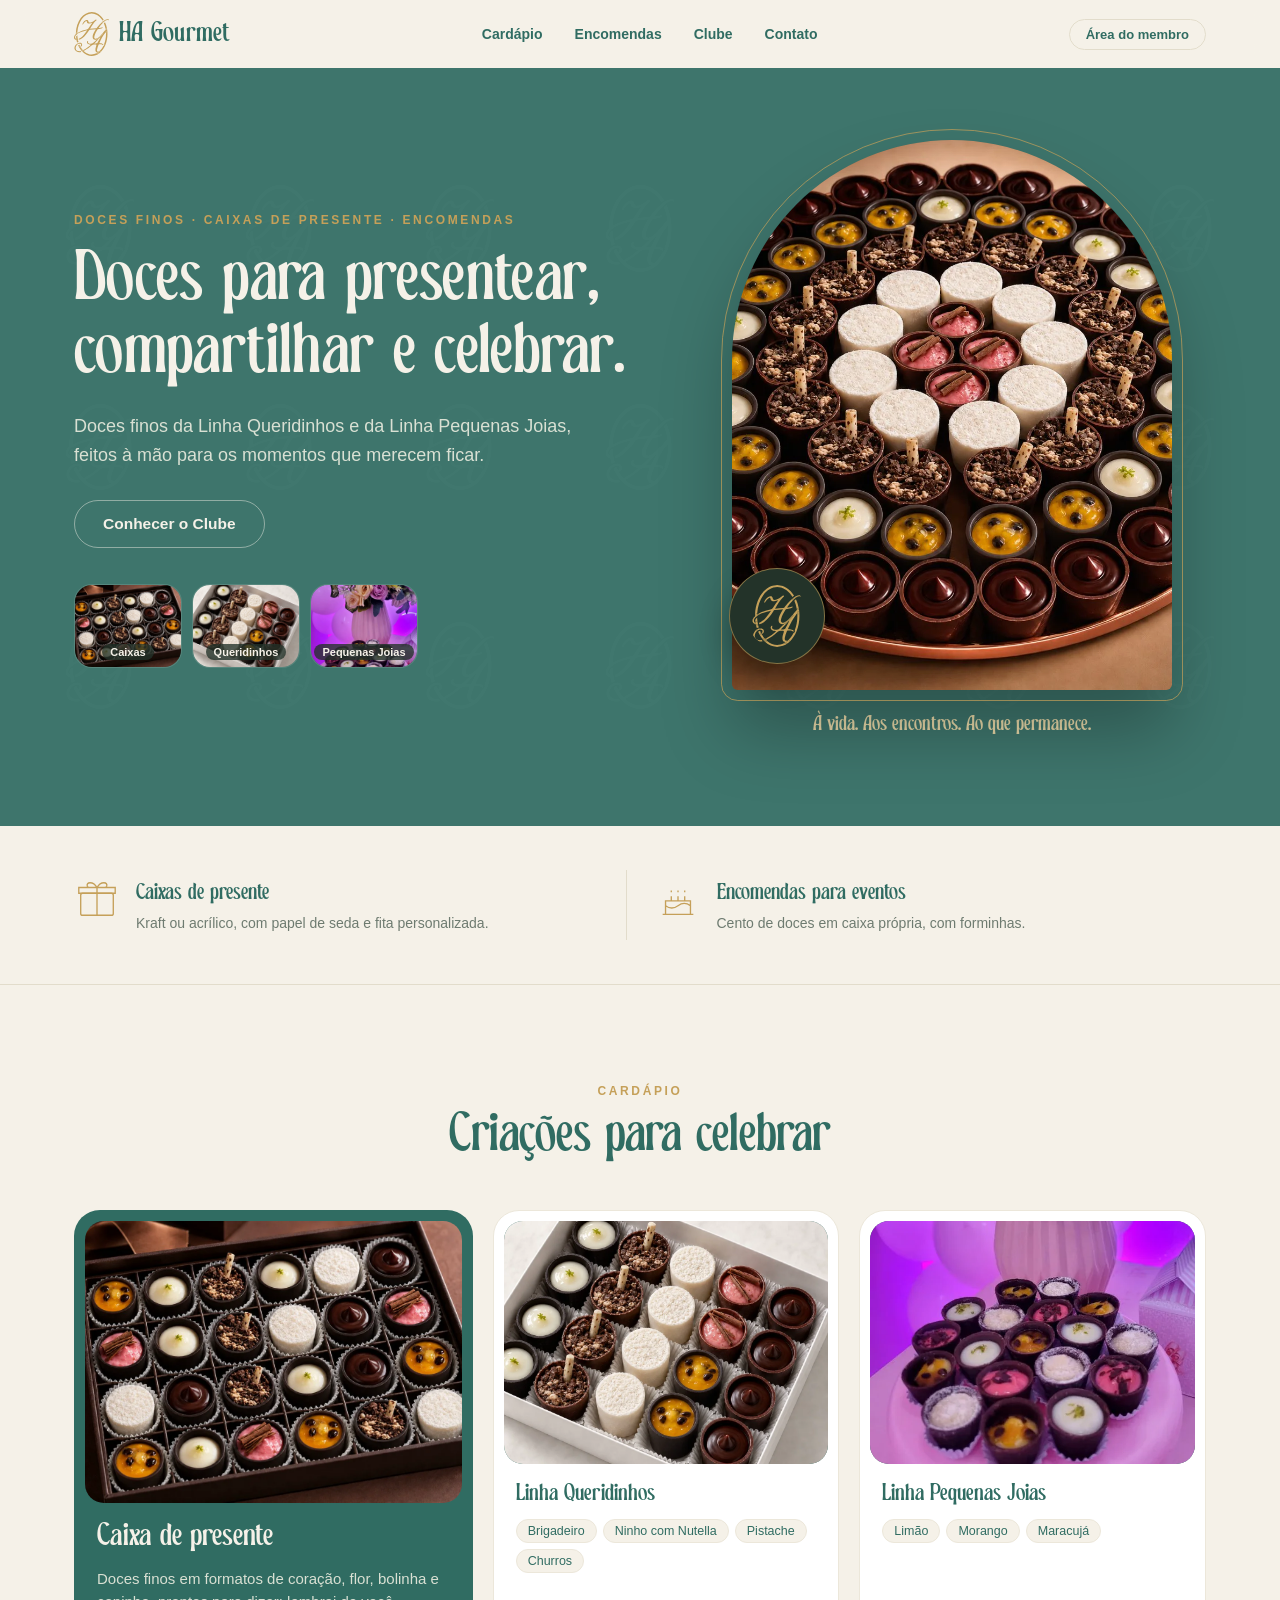
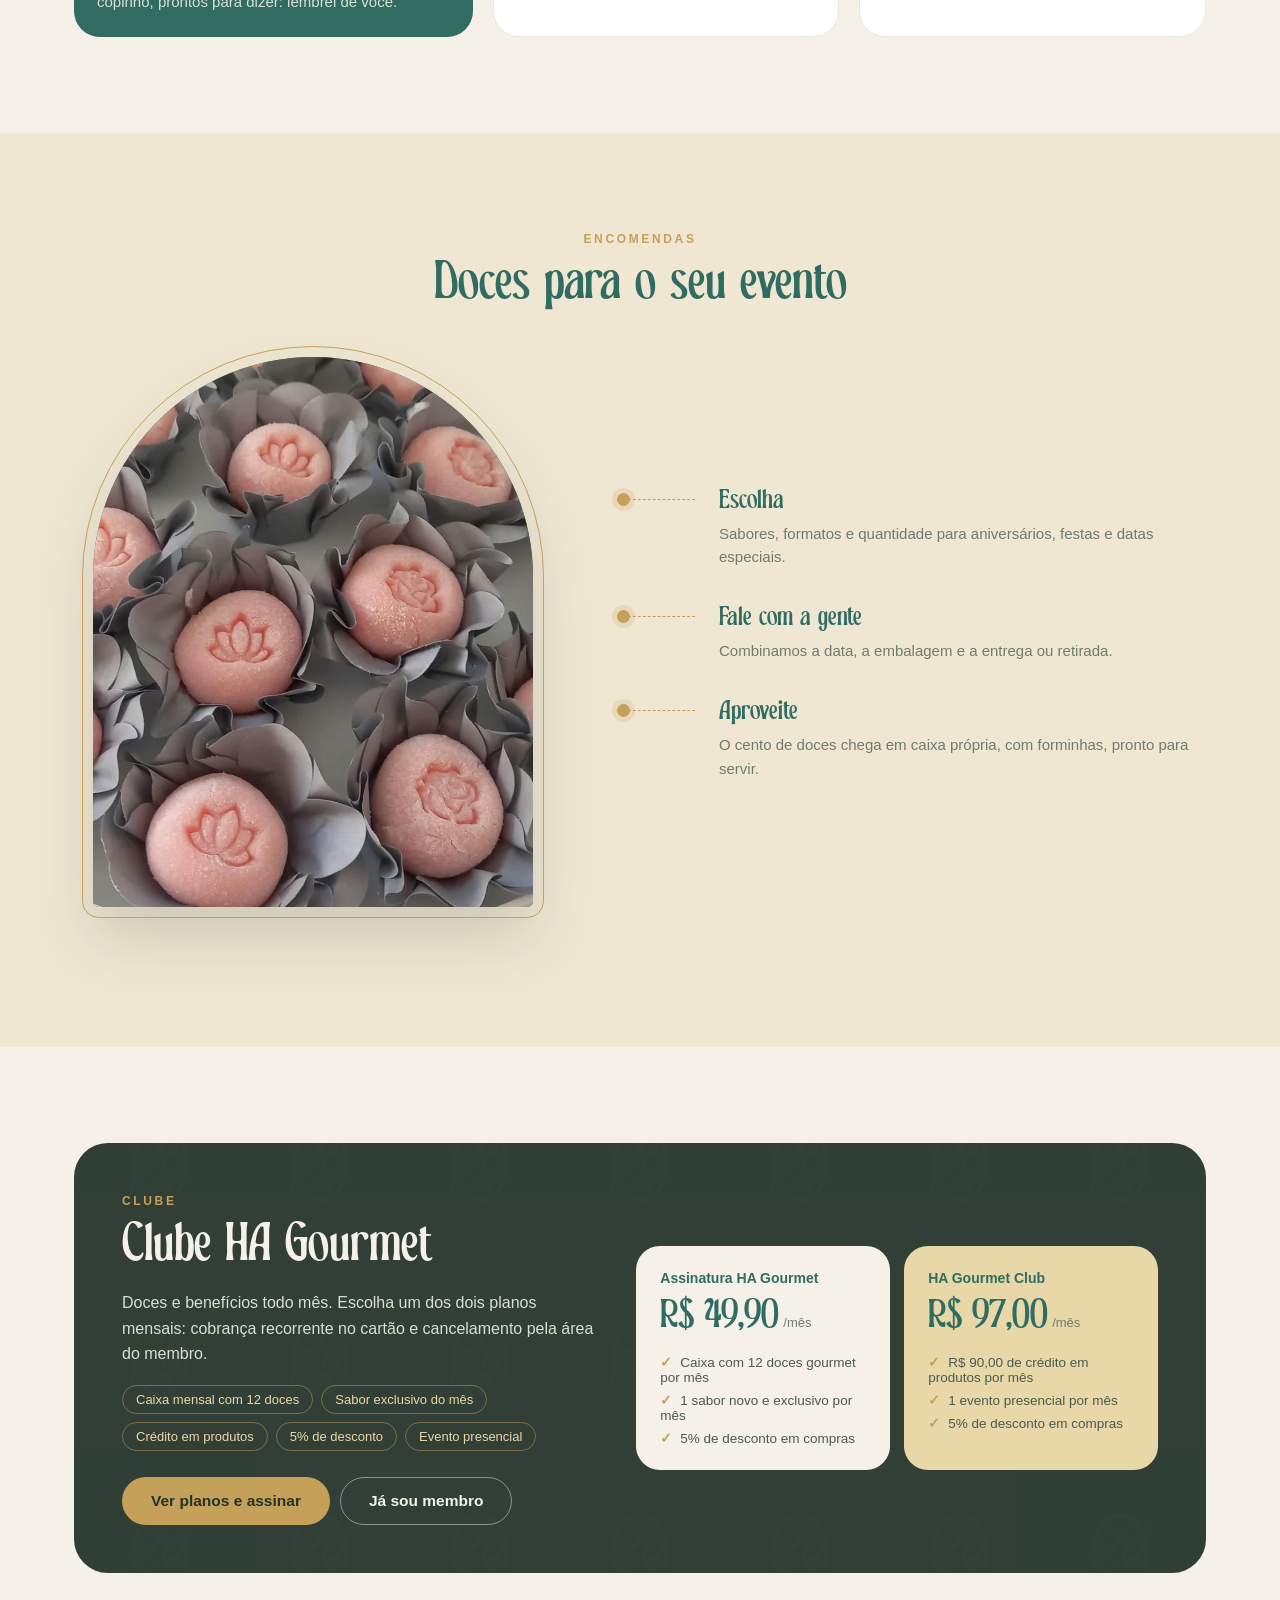
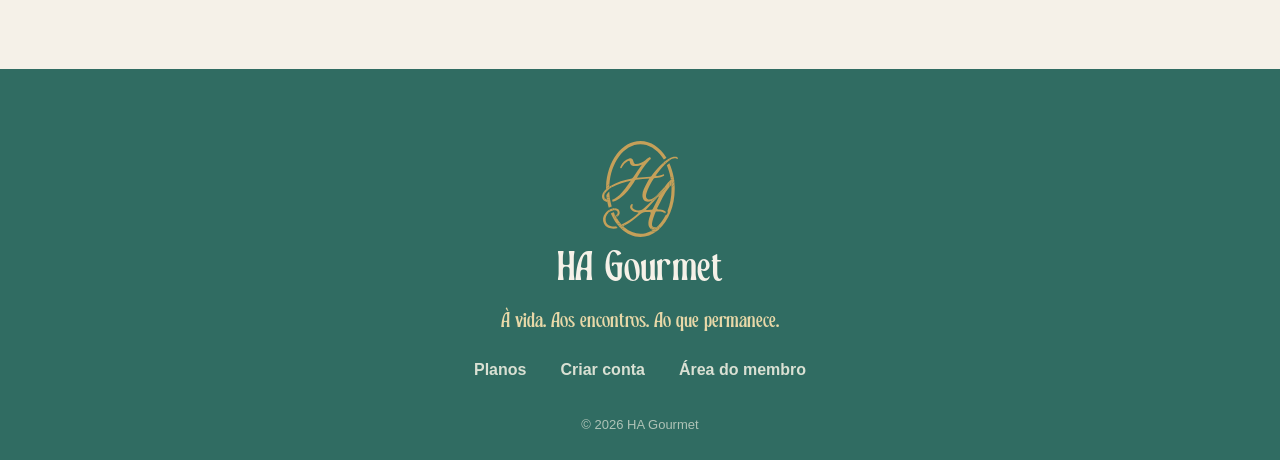
==== index.html @ 55ede788 "LP: foto dos doces rosas na secao de Encomendas Co-authored-by: Cursor <cursoragent@cursor.com>" ====
<!DOCTYPE html>
<html lang="pt-BR">
<head>
  <meta charset="UTF-8" />
  <meta name="viewport" content="width=device-width, initial-scale=1.0, viewport-fit=cover" />
  <title>HA Gourmet · Doces finos para presentear e celebrar</title>
  <meta name="description" content="HA Gourmet: doces finos da Linha Queridinhos e da Linha Pequenas Joias. Caixas de presente, encomendas para eventos e o Clube com benefícios todo mês." />
  <meta name="theme-color" content="#306c62" />
  <meta property="og:type" content="website" />
  <meta property="og:title" content="HA Gourmet" />
  <meta property="og:description" content="Doces para presentear, compartilhar e celebrar. À vida. Aos encontros. Ao que permanece." />
  <meta property="og:image" content="fotos/hero.webp?v=2" />
  <link rel="icon" href="icons/icon-192.png" />
  <link rel="apple-touch-icon" href="icons/icon-192.png" />
  <script>
    // Links antigos da raiz: ?app=vendedor e convites #conectar= continuam abrindo o app certo
    (() => {
      const p = new URLSearchParams(location.search);
      if (p.get("app") === "vendedor") location.replace("vendedor/" + location.hash);
      else if (/conectar=/.test(location.hash)) location.replace("gestao/" + location.hash);
    })();
  </script>
  <link rel="preload" href="fontes/Vellmarie-Regular.otf" as="font" type="font/otf" crossorigin />
  <link rel="stylesheet" href="styles.css?v=20261028c" />
  <link rel="stylesheet" href="lp.css?v=20261029a" />
</head>
<body class="lp">
  <header class="lp-top">
    <div class="lp-top-in">
      <a href="#inicio" class="lp-marca" aria-label="HA Gourmet, início"><span class="marca"><img src="marca/monograma-ouro.svg" alt="" width="35" height="44" /><span class="marca-nome">HA Gourmet</span></span></a>
      <nav class="lp-nav" id="lpNav" aria-label="Seções">
        <a href="#cardapio">Cardápio</a>
        <a href="#encomendas">Encomendas</a>
        <a href="#clube">Clube</a>
        <a href="#contato">Contato</a>
      </nav>
      <div class="lp-acoes">
        <a class="lp-pill lp-pill-verde lp-pill-sm" id="lpAdmin" href="gestao/" hidden>Admin</a>
        <a class="lp-pill lp-pill-borda lp-pill-sm" id="lpMembro" href="membros/">Área do membro</a>
        <button class="lp-menu" id="lpMenu" type="button" aria-label="Abrir menu" aria-expanded="false" aria-controls="lpNav">
          <svg width="20" height="20" viewBox="0 0 24 24" fill="none" stroke="currentColor" stroke-width="2"><path d="M4 7h16M4 12h16M4 17h16"/></svg>
        </button>
      </div>
    </div>
  </header>

  <main>
    <section class="lp-hero" id="inicio">
      <div class="lp-wrap lp-hero-grid">
        <div class="lp-hero-txt">
          <span class="lp-kicker">Doces finos · Caixas de presente · Encomendas</span>
          <h1>Doces para presentear, compartilhar e celebrar.</h1>
          <p>Doces finos da Linha Queridinhos e da Linha Pequenas Joias, feitos à mão para os momentos que merecem ficar.</p>
          <div class="lp-pills">
            <a class="lp-pill lp-pill-ouro lp-pill-lg" data-requer="whatsapp" data-whatsapp="Olá! Quero fazer um pedido.">Fazer pedido</a>
            <a class="lp-pill lp-pill-claro-borda lp-pill-lg" href="#clube">Conhecer o Clube</a>
          </div>
          <nav class="lp-miniaturas" aria-label="Destaques do cardápio">
            <a href="#doces"><img src="fotos/caixas.webp?v=3" alt="" loading="lazy" onerror="this.remove()" /><span>Caixas</span></a>
            <a href="#queridinhos"><img src="fotos/brigadeiros.webp?v=3" alt="" loading="lazy" onerror="this.remove()" /><span>Queridinhos</span></a>
            <a href="#pequenas-joias"><img src="fotos/mousses.webp?v=2" alt="" loading="lazy" onerror="this.remove()" /><span>Pequenas Joias</span></a>
            <a href="#barras" hidden><img src="fotos/barras.jpg" alt="" loading="lazy" onerror="this.remove()" /><span>Barras</span></a>
            <a href="#pacoca" hidden><img src="fotos/pacoca.jpg" alt="" loading="lazy" onerror="this.remove()" /><span>Paçoca</span></a>
          </nav>
        </div>
        <div class="lp-hero-visual">
          <figure class="lp-arco foto"><img src="fotos/hero.webp?v=2" alt="Bandeja redonda com doces finos HA Gourmet" onerror="this.remove()" /></figure>
          <img class="lp-selo" src="marca/monograma-ouro.svg" alt="" aria-hidden="true" />
          <p class="lp-manifesto">À vida. Aos encontros. Ao que permanece.</p>
        </div>
      </div>
    </section>

    <section class="lp-diferenciais" aria-label="Diferenciais">
      <div class="lp-wrap lp-dif-grid">
        <div class="lp-dif">
          <svg viewBox="0 0 48 48" fill="none" stroke="currentColor" stroke-width="1.4" aria-hidden="true"><rect x="7" y="18" width="34" height="23" rx="2"/><path d="M5 12h38v6H5zM24 12v29M24 12c-4-7-12-6-10-1 1 2 6 1 10 1zm0 0c4-7 12-6 10-1-1 2-6 1-10 1z"/></svg>
          <div><h3>Caixas de presente</h3><p>Kraft ou acrílico, com papel de seda e fita personalizada.</p></div>
        </div>
        <div class="lp-dif">
          <svg viewBox="0 0 48 48" fill="none" stroke="currentColor" stroke-width="1.4" aria-hidden="true"><path d="M8 40h32M11 40V26h26v14M11 31c4 3 9 3 13 0s9-3 13 0M17 26v-5M24 26v-5M31 26v-5M17 17v-2M24 17v-2M31 17v-2"/></svg>
          <div><h3>Encomendas para eventos</h3><p>Cento de doces em caixa própria, com forminhas.</p></div>
        </div>
        <div class="lp-dif" data-requer="ifood">
          <svg viewBox="0 0 48 48" fill="none" stroke="currentColor" stroke-width="1.4" aria-hidden="true"><path d="M12 17h24l-2 24H14zM18 17v-3a6 6 0 0 1 12 0v3"/></svg>
          <div><h3>Também no iFood</h3><p>Peça pelo app e receba em casa.</p></div>
        </div>
      </div>
    </section>

    <section class="lp-sec" id="cardapio">
      <div class="lp-wrap">
        <div class="lp-titulo">
          <span class="lp-kicker">Cardápio</span>
          <h2>Criações para celebrar</h2>
        </div>
        <div class="lp-menu-grid">
          <article class="lp-prato lp-prato-destaque" id="doces">
            <figure class="foto"><img src="fotos/caixas.webp?v=3" alt="Caixa de presente com doces finos em grade" loading="lazy" onerror="this.remove()" /></figure>
            <div class="lp-prato-txt">
              <h3>Caixa de presente</h3>
              <p>Doces finos em formatos de coração, flor, bolinha e copinho, prontos para dizer: lembrei de você.</p>
              <a class="lp-pill lp-pill-ouro" data-requer="whatsapp" data-whatsapp="Olá! Quero montar uma caixa de presente.">Montar minha caixa</a>
            </div>
          </article>
          <article class="lp-prato" id="queridinhos">
            <figure class="foto"><img src="fotos/brigadeiros.webp?v=3" alt="Brigadeiros e beijinhos da Linha Queridinhos" loading="lazy" onerror="this.remove()" /></figure>
            <div class="lp-prato-txt">
              <h3>Linha Queridinhos</h3>
              <ul class="lp-sabores"><li>Brigadeiro</li><li>Ninho com Nutella</li><li>Pistache</li><li>Churros</li></ul>
              <a class="lp-pill lp-pill-verde lp-pill-sm" data-requer="whatsapp" data-whatsapp="Olá! Quero pedir a Linha Queridinhos.">Pedir</a>
            </div>
          </article>
          <article class="lp-prato" id="pequenas-joias">
            <figure class="foto foto-baixo"><img src="fotos/mousses.webp?v=2" alt="Doces da Linha Pequenas Joias em uma festa" loading="lazy" onerror="this.remove()" /></figure>
            <div class="lp-prato-txt">
              <h3>Linha Pequenas Joias</h3>
              <ul class="lp-sabores"><li>Limão</li><li>Morango</li><li>Maracujá</li></ul>
              <a class="lp-pill lp-pill-verde lp-pill-sm" data-requer="whatsapp" data-whatsapp="Olá! Quero pedir a Linha Pequenas Joias.">Pedir</a>
            </div>
          </article>
          <article class="lp-prato" id="barras" hidden>
            <figure class="foto"><img src="fotos/barras.jpg" alt="Barras de chocolate" loading="lazy" onerror="this.remove()" /></figure>
            <div class="lp-prato-txt">
              <h3>Barras de chocolate</h3>
              <ul class="lp-sabores"><li>Amargo com Castanha</li><li>Branco com Cereja</li><li>Amargo Trufado Maracujá</li><li>Amargo Sensação</li><li>Duo</li></ul>
              <a class="lp-pill lp-pill-verde lp-pill-sm" data-requer="whatsapp" data-whatsapp="Olá! Quero pedir barras de chocolate.">Pedir</a>
            </div>
          </article>
          <article class="lp-prato" id="pacoca" hidden>
            <figure class="foto"><img src="fotos/pacoca.jpg" alt="Paçoca" loading="lazy" onerror="this.remove()" /></figure>
            <div class="lp-prato-txt">
              <h3>Paçoca</h3>
              <p>Para o dia a dia, para revender e para levar de presente.</p>
              <div class="lp-pills">
                <a class="lp-pill lp-pill-verde lp-pill-sm" data-requer="whatsapp" data-whatsapp="Olá! Quero saber mais sobre a paçoca.">Pedir</a>
                <a class="lp-pill lp-pill-borda lp-pill-sm" data-requer="whatsapp" data-whatsapp="Olá! Tenho interesse em revender a paçoca.">Quero revender</a>
              </div>
            </div>
          </article>
        </div>
      </div>
    </section>

    <section class="lp-sec lp-sec-champanhe" id="encomendas">
      <div class="lp-wrap">
        <div class="lp-titulo">
          <span class="lp-kicker">Encomendas</span>
          <h2>Doces para o seu evento</h2>
        </div>
        <div class="lp-evento">
          <figure class="lp-arco lp-arco-claro foto"><img src="fotos/encomendas.webp?v=4" alt="Doces rosas com flor em relevo em forminhas de pétalas" loading="lazy" onerror="this.remove()" /></figure>
          <ol class="lp-chamadas">
            <li><b>Escolha</b><span>Sabores, formatos e quantidade para aniversários, festas e datas especiais.</span></li>
            <li><b>Fale com a gente</b><span>Combinamos a data, a embalagem e a entrega ou retirada.</span></li>
            <li><b>Aproveite</b><span>O cento de doces chega em caixa própria, com forminhas, pronto para servir.</span></li>
          </ol>
        </div>
        <div class="lp-centro">
          <a class="lp-pill lp-pill-verde lp-pill-lg" data-requer="whatsapp" data-whatsapp="Olá! Quero fazer uma encomenda para um evento.">Fazer uma encomenda</a>
        </div>
      </div>
    </section>

    <section class="lp-sec" id="clube">
      <div class="lp-wrap">
        <div class="lp-painel">
          <div class="lp-painel-txt">
            <span class="lp-kicker">Clube</span>
            <h2>Clube HA Gourmet</h2>
            <p>Doces e benefícios todo mês. Escolha um dos dois planos mensais: cobrança recorrente no cartão e cancelamento pela área do membro.</p>
            <ul class="lp-tags"><li>Caixa mensal com 12 doces</li><li>Sabor exclusivo do mês</li><li>Crédito em produtos</li><li>5% de desconto</li><li>Evento presencial</li></ul>
            <div class="lp-pills">
              <a class="lp-pill lp-pill-ouro lp-pill-lg" href="clube/">Ver planos e assinar</a>
              <a class="lp-pill lp-pill-claro-borda lp-pill-lg" href="membros/">Já sou membro</a>
            </div>
          </div>
          <div class="lp-planos">
            <article class="lp-plano">
              <h3>Assinatura HA Gourmet</h3>
              <div class="lp-preco">R$ 49,90<small>/mês</small></div>
              <ul><li>Caixa com 12 doces gourmet por mês</li><li>1 sabor novo e exclusivo por mês</li><li>5% de desconto em compras</li></ul>
            </article>
            <article class="lp-plano lp-plano-club">
              <h3>HA Gourmet Club</h3>
              <div class="lp-preco">R$ 97,00<small>/mês</small></div>
              <ul><li>R$ 90,00 de crédito em produtos por mês</li><li>1 evento presencial por mês</li><li>5% de desconto em compras</li></ul>
            </article>
          </div>
        </div>
      </div>
    </section>
  </main>

  <footer class="lp-rodape" id="contato">
    <div class="lp-wrap lp-rodape-in">
      <span class="marca marca-vertical marca-clara"><img src="marca/monograma-ouro.svg" alt="" width="76" height="96" /><span class="marca-nome">HA Gourmet</span></span>
      <p class="lp-manifesto">À vida. Aos encontros. Ao que permanece.</p>
      <p class="lp-cidade" data-requer="cidade"></p>
      <div class="lp-redes" data-requer="contato">
        <a data-requer="whatsapp" data-whatsapp="Olá!" aria-label="WhatsApp"><svg viewBox="0 0 24 24" fill="none" stroke="currentColor" stroke-width="1.8"><path d="M4 20l1.3-4A8 8 0 1 1 8 18.7z"/><path d="M9 9.5c.5 2.5 2.5 4.5 5 5l1.2-1.2 2 1-.4 1.6c-4 .5-8.7-4.2-8.2-8.2L10.2 7l1 2z"/></svg></a>
        <a data-requer="instagram" data-instagram aria-label="Instagram"><svg viewBox="0 0 24 24" fill="none" stroke="currentColor" stroke-width="1.8"><rect x="4" y="4" width="16" height="16" rx="5"/><circle cx="12" cy="12" r="3.6"/><circle cx="17" cy="7" r=".8" fill="currentColor"/></svg></a>
        <a data-requer="ifood" data-ifood aria-label="iFood"><svg viewBox="0 0 24 24" fill="none" stroke="currentColor" stroke-width="1.8"><path d="M6 8h12l-1 12H7zM9 8V6a3 3 0 0 1 6 0v2"/></svg></a>
      </div>
      <nav class="lp-rodape-links" aria-label="Clube">
        <a href="clube/">Planos</a>
        <a href="cadastro/">Criar conta</a>
        <a href="membros/">Área do membro</a>
      </nav>
      <p class="lp-copy">© <span id="lpAno"></span> HA Gourmet</p>
    </div>
  </footer>

  <script>window.HAG_BASE = "./";</script>
  <script src="config.js?v=20261028c"></script>
  <script type="module" src="lp.js?v=20261028c"></script>
</body>
</html>
---- styles.css ----
/* Identidade HA Gourmet: Vellmarie nos títulos, Arial na leitura, paleta Verde Maison + Marfim + Ouro */
@font-face {
  font-family: "Vellmarie";
  src: url("fontes/Vellmarie-Regular.otf") format("opentype");
  font-weight: 400;
  font-style: normal;
  font-display: swap;
}

:root {
  --font-display: "Vellmarie", Georgia, "Times New Roman", serif;
  --font-body: Arial, "Helvetica Neue", Helvetica, sans-serif;
  --maison: #306c62;
  --salvia: #a3b19b;
  --champanhe: #e8d8a8;
  --choc: #233329;
  --choc-2: #306c62;
  --gold: #c5a059;
  --gold-soft: #f0e8d0;
  --bg: #f5f1e8;
  --card: #ffffff;
  --text: #233329;
  --muted: #6e7b70;
  --line: #e2dccb;
  --green: #2f9e6b;
  --green-soft: #e3f4ec;
  --yellow: #c98a12;
  --yellow-soft: #fbf0d9;
  --red: #d24b4b;
  --red-soft: #fbe5e5;
  --blue: #3c78c8;
  --line-soft: #ece7da;
  --surface-2: #faf7f0;
  --radius: 18px;
  --radius-sm: 12px;
  --shadow: 0 1px 2px rgba(35, 51, 41, .04);
  --shadow-lg: 0 24px 60px rgba(35, 51, 41, .18);
  --sidebar-w: 248px;
}

* { box-sizing: border-box; }
[hidden] { display: none !important; }
html, body { margin: 0; height: 100%; }
body {
  font-family: var(--font-body);
  background: var(--bg);
  color: var(--text);
  font-size: 14px;
  -webkit-font-smoothing: antialiased;
}

.app { display: flex; min-height: 100vh; }

/* Sidebar */
.sidebar {
  width: var(--sidebar-w);
  background: var(--card);
  color: var(--text);
  border-right: 1px solid var(--line-soft);
  display: flex;
  flex-direction: column;
  position: fixed;
  inset: 0 auto 0 0;
  z-index: 30;
  transition: transform .2s ease;
}
.brand { display: flex; align-items: center; gap: 12px; padding: 20px 20px 16px; border-bottom: 1px solid var(--line-soft); }
/* O texto "H&A" continua no HTML para leitores de tela; na tela aparece o monograma oficial */
.brand-logo {
  width: 38px; height: 38px; border-radius: 12px; flex-shrink: 0;
  background: var(--maison) url("marca/monograma-ouro.svg") center / auto 72% no-repeat;
  color: transparent; font-size: 0; overflow: hidden;
}
.brand-name { font-family: var(--font-display); font-weight: 400; font-size: 19px; letter-spacing: .01em; color: var(--maison); }
.brand-sub { font-size: 11.5px; color: var(--muted); }

.nav { padding: 12px 12px; flex: 1; overflow-y: auto; scrollbar-width: thin; scrollbar-color: var(--line) transparent; }
.nav-section {
  font-size: 10.5px; letter-spacing: .08em; text-transform: uppercase; color: var(--muted); font-weight: 600;
  padding: 16px 12px 6px; margin-top: 8px; border-top: 1px solid var(--line-soft);
}
.nav a {
  position: relative;
  display: flex; align-items: center; gap: 11px;
  padding: 9px 12px; border-radius: var(--radius-sm);
  color: #4a5a50; text-decoration: none; font-weight: 500; cursor: pointer;
  margin-bottom: 2px; transition: background .12s ease, color .12s ease;
}
.nav a svg { width: 18px; height: 18px; flex-shrink: 0; color: var(--muted); }
.nav a:hover { background: var(--surface-2); color: var(--text); }
.nav a.active { background: var(--gold-soft); color: var(--choc); font-weight: 650; }
.nav a.active svg { color: var(--gold); }
.nav a.active::before {
  content: ""; position: absolute; left: -12px; top: 8px; bottom: 8px; width: 3px;
  border-radius: 0 3px 3px 0; background: var(--gold);
}

.sidebar-foot {
  margin: 10px 12px 14px; padding: 14px; border-radius: 16px; display: grid; gap: 6px;
  background: linear-gradient(150deg, var(--choc-2), var(--choc));
  box-shadow: 0 10px 24px rgba(35, 51, 41, .22);
}
.sidebar-foot button {
  background: rgba(255, 255, 255, .08); color: #f5f1e8; border: 0; border-radius: 10px;
  padding: 8px 11px; text-align: left; cursor: pointer; font: inherit; font-size: 12.5px; font-weight: 500;
}
.sidebar-foot button:hover { background: rgba(255, 255, 255, .16); color: #fff; }
.sidebar-foot button:first-child { background: var(--gold); color: var(--choc); font-weight: 700; text-align: center; border-radius: 999px; }
.sidebar-foot button:first-child:hover { background: #b8924c; }

/* Main */
.main { flex: 1; margin-left: var(--sidebar-w); min-width: 0; }
.topbar {
  position: sticky; top: 0; z-index: 20;
  background: rgba(255, 255, 255, .88); backdrop-filter: blur(10px);
  display: flex; align-items: center; justify-content: space-between; gap: 16px;
  padding: 16px 32px; border-bottom: 1px solid var(--line-soft);
}
.topbar h1 { font-family: var(--font-display); font-size: 27px; margin: 0; font-weight: 400; letter-spacing: .005em; color: var(--maison); }
.topbar p { margin: 2px 0 0; color: var(--muted); font-size: 13px; }
.topbar-actions { display: flex; gap: 10px; align-items: center; flex-wrap: wrap; }
.menu-btn {
  display: none; background: var(--card); border: 1px solid var(--line); border-radius: 999px; cursor: pointer;
  width: 40px; height: 40px; place-items: center; color: var(--text);
}

.content { padding: 28px 32px 48px; max-width: 1440px; }

/* Buttons & inputs */
.btn {
  display: inline-flex; align-items: center; justify-content: center; gap: 8px;
  border: 1px solid var(--line); background: var(--card); color: var(--text);
  padding: 9px 16px; border-radius: 999px; font: inherit; font-weight: 600; cursor: pointer;
  transition: background .12s ease, border-color .12s ease, color .12s ease;
}
.btn:hover { border-color: #cfc8b6; background: var(--surface-2); }
.btn svg { width: 16px; height: 16px; }
.btn-primary { background: var(--maison); border-color: var(--maison); color: #fff; box-shadow: 0 4px 12px rgba(35, 51, 41, .18); }
.btn-primary:hover { background: var(--choc); border-color: var(--choc); }
.btn-ghost { background: transparent; border-color: transparent; color: var(--muted); padding: 6px 8px; box-shadow: none; }
.btn-ghost:hover { background: var(--surface-2); border-color: transparent; color: var(--text); }
.btn-danger { color: var(--red); }
.btn-sm { padding: 6px 12px; font-size: 12.5px; }
.btn:focus-visible, .tabs button:focus-visible, .nav a:focus-visible { outline: 2px solid var(--gold); outline-offset: 2px; }

input, select {
  font: inherit; color: var(--text);
  border: 1px solid var(--line); background: var(--card); border-radius: var(--radius-sm); padding: 9px 12px;
  outline: none; width: 100%; transition: border-color .12s ease, box-shadow .12s ease;
}
input:focus, select:focus { border-color: var(--gold); box-shadow: 0 0 0 4px rgba(197, 160, 89, .14); }
select.inline, input.inline { width: auto; }
.topbar-actions select, .toolbar select.inline { border-radius: 999px; padding-left: 16px; }

.search { position: relative; }
.search input { padding-left: 38px; min-width: 240px; border-radius: 999px; background: var(--surface-2); border-color: var(--line-soft); }
.search input:focus { background: var(--card); }
.search svg { position: absolute; left: 13px; top: 50%; transform: translateY(-50%); width: 16px; color: var(--muted); }

/* Cards */
.card {
  background: var(--card); border-radius: var(--radius); box-shadow: var(--shadow);
  border: 1px solid var(--line-soft); padding: 22px;
}
.card-head { display: flex; align-items: center; justify-content: space-between; gap: 12px; margin-bottom: 16px; }
.card-head h3 { margin: 0; font-size: 16px; font-weight: 700; letter-spacing: -.01em; }
.card-head .sub { color: var(--muted); font-size: 12.5px; margin-top: 3px; }

.grid { display: grid; gap: 20px; }
/* Sem isto, uma tabela larga estica o cartão inteiro em vez de rolar dentro dele */
.grid > * { min-width: 0; }
.g-4 { grid-template-columns: repeat(4, minmax(0, 1fr)); }
.g-3 { grid-template-columns: repeat(3, minmax(0, 1fr)); }
.g-2 { grid-template-columns: repeat(2, minmax(0, 1fr)); }
.g-21 { grid-template-columns: minmax(0, 2fr) minmax(0, 1fr); }
.mt { margin-top: 20px; }

/* KPI: rótulo à esquerda e ícone no canto, como nos painéis de referência */
.kpi { display: flex; flex-direction: column; gap: 8px; position: relative; overflow: hidden; padding: 18px 20px; }
.kpi-label { color: var(--text); font-size: 14px; font-weight: 650; display: flex; align-items: center; gap: 8px; }
.kpi-value { font-size: 28px; font-weight: 750; letter-spacing: -.025em; line-height: 1.15; }
.kpi-foot { font-size: 12px; color: var(--muted); }
.kpi-icon {
  order: 2; margin-left: auto;
  width: 32px; height: 32px; border-radius: 10px; display: grid; place-items: center;
  background: var(--gold-soft); color: var(--gold);
}
.kpi-icon svg { width: 17px; height: 17px; }

/* Badges */
.badge { display: inline-flex; align-items: center; gap: 5px; padding: 3px 9px; border-radius: 8px; font-size: 12px; font-weight: 600; white-space: nowrap; }
.b-green { background: var(--green-soft); color: var(--green); }
.b-yellow { background: var(--yellow-soft); color: var(--yellow); }
.b-red { background: var(--red-soft); color: var(--red); }
.b-gray { background: #eee9dc; color: var(--muted); }
.b-gold { background: var(--gold-soft); color: #7a5f2a; }

.pos { color: var(--green); }
.neg { color: var(--red); }

/* Tables */
.table-wrap { overflow-x: auto; margin: 0 -22px -22px; border-top: 1px solid var(--line-soft); }
table { width: 100%; border-collapse: collapse; }
th, td { padding: 13px 14px; text-align: left; border-bottom: 1px solid var(--line-soft); white-space: nowrap; }
th { font-size: 11px; text-transform: uppercase; letter-spacing: .06em; color: var(--muted); font-weight: 600; background: transparent; padding-top: 12px; padding-bottom: 12px; }
th:first-child, td:first-child { padding-left: 22px; }
th:last-child, td:last-child { padding-right: 22px; }
td.num, th.num { text-align: right; font-variant-numeric: tabular-nums; }
tbody tr { transition: background .1s ease; }
tbody tr:hover { background: var(--surface-2); }
tbody tr:last-child td { border-bottom: 0; }
tfoot td { font-weight: 700; background: var(--surface-2); border-bottom: 0; border-top: 1px solid var(--line-soft); }
.row-actions { display: flex; gap: 2px; justify-content: flex-end; opacity: .55; }
tr:hover .row-actions { opacity: 1; }

/* Tabs */
.tabs { display: inline-flex; background: #eee9dc; padding: 4px; border-radius: 16px; gap: 2px; flex-wrap: wrap; }
.tabs button {
  border: 0; background: transparent; padding: 7px 15px; border-radius: 999px;
  font: inherit; font-weight: 600; color: var(--muted); cursor: pointer; transition: background .12s ease, color .12s ease;
}
.tabs button:hover { color: var(--text); }
.tabs button.active { background: var(--card); color: var(--choc); box-shadow: 0 1px 3px rgba(35, 51, 41, .1); }

.toolbar { display: flex; justify-content: space-between; align-items: center; gap: 12px; margin-bottom: 18px; flex-wrap: wrap; }

/* Alerts */
.alert-list { display: grid; gap: 10px; }
.alert { display: flex; gap: 12px; padding: 13px 15px; border-radius: 14px; align-items: flex-start; }
.alert svg { width: 18px; height: 18px; flex-shrink: 0; margin-top: 1px; }
.alert b { display: block; margin-bottom: 2px; }
.alert span { color: var(--muted); font-size: 12.5px; }
.alert.red { background: var(--red-soft); color: var(--red); }
.alert.yellow { background: var(--yellow-soft); color: var(--yellow); }
.alert.green { background: var(--green-soft); color: var(--green); }
.alert b { color: var(--text); }

/* Product cards */
.prod {
  border: 1px solid var(--line-soft); border-radius: 16px; padding: 18px; background: var(--card);
  display: flex; flex-direction: column; gap: 12px; transition: border-color .12s ease, box-shadow .12s ease;
}
.prod:hover { border-color: var(--line); box-shadow: 0 6px 18px rgba(35, 51, 41, .06); }
.prod-top { display: flex; justify-content: space-between; align-items: flex-start; gap: 8px; }
.prod h4 { margin: 0; font-size: 14.5px; }
.prod-stats { display: grid; grid-template-columns: repeat(3, 1fr); gap: 8px; }
.stat { background: var(--surface-2); border-radius: 12px; padding: 9px 11px; }
.stat small { display: block; color: var(--muted); font-size: 11px; margin-bottom: 2px; }
.stat strong { font-size: 14px; font-variant-numeric: tabular-nums; }
.price-row { display: flex; align-items: center; gap: 8px; }
.price-row label { font-size: 12px; color: var(--muted); white-space: nowrap; }
.price-row input { padding: 7px 10px; font-weight: 700; }
.meter { height: 7px; background: #ece7da; border-radius: 99px; overflow: hidden; position: relative; }
.meter > i { display: block; height: 100%; border-radius: 99px; }
.meter .band { position: absolute; top: 0; bottom: 0; background: rgba(47, 158, 107, .18); }
.hint { font-size: 12px; color: var(--muted); }

/* Recipe */
.recipe-ings { list-style: none; padding: 0; margin: 0; }
.recipe-ings li { display: flex; justify-content: space-between; padding: 7px 0; border-bottom: 1px dashed var(--line); font-size: 13px; }
.recipe-ings li span:nth-child(2) { color: var(--muted); margin-left: auto; margin-right: 14px; }
.recipe-total { display: flex; justify-content: space-between; padding-top: 10px; font-weight: 700; }

.chip-row { display: flex; gap: 6px; flex-wrap: wrap; }

/* Modal */
.modal-bg {
  position: fixed; inset: 0; background: rgba(35, 51, 41, .38); backdrop-filter: blur(2px); z-index: 100;
  display: grid; place-items: center; padding: 20px; animation: fade .15s ease;
}
.modal {
  background: var(--card); border-radius: 20px; width: 100%; max-width: 560px; max-height: 90vh; overflow-y: auto;
  box-shadow: var(--shadow-lg); display: flex; flex-direction: column;
}
.modal-head { padding: 20px 24px 14px; display: flex; justify-content: space-between; align-items: center; border-bottom: 1px solid var(--line-soft); }
.modal-head h3 { margin: 0; font-size: 18px; letter-spacing: -.01em; }
.modal-head .btn-ghost { border-radius: 999px; width: 36px; height: 36px; padding: 0; }
.modal-body { padding: 18px 24px; display: grid; grid-template-columns: 1fr 1fr; gap: 14px; align-content: start; }
.modal-body .full { grid-column: 1 / -1; }
.modal-body label { display: grid; gap: 6px; font-size: 12.5px; color: var(--muted); font-weight: 600; }
.modal-foot { padding: 14px 24px 20px; display: flex; justify-content: flex-end; gap: 10px; border-top: 1px solid var(--line-soft); }
.modal-preview { grid-column: 1 / -1; background: var(--gold-soft); border-radius: 14px; padding: 12px 14px; display: flex; justify-content: space-between; font-weight: 600; }
/* Em telas largas o formulário abre como painel lateral */
@media (min-width: 761px) {
  .modal-bg { place-items: stretch end; padding: 12px; }
  .modal { max-width: 520px; max-height: none; height: 100%; overflow: hidden; animation: deslizar .22s cubic-bezier(.2, .8, .2, 1); }
  .modal-body { flex: 1; overflow-y: auto; }
}
@keyframes deslizar { from { transform: translateX(32px); opacity: 0; } to { transform: none; opacity: 1; } }

.toast {
  position: fixed; bottom: 24px; left: 50%; transform: translateX(-50%);
  background: var(--choc); color: #fff; padding: 11px 20px; border-radius: 999px; z-index: 200;
  box-shadow: 0 12px 30px rgba(35, 51, 41, .28); font-weight: 600; animation: fade .2s ease;
}
@keyframes fade { from { opacity: 0; } to { opacity: 1; } }
@media (prefers-reduced-motion: reduce) { .modal, .modal-bg, .toast { animation: none; } }

.empty { text-align: center; color: var(--muted); padding: 40px 20px; }
.chart-box { position: relative; height: 280px; }
.chart-box.sm { height: 230px; }

.sim-row { display: grid; grid-template-columns: 1fr 90px 110px 110px; gap: 10px; align-items: center; padding: 9px 0; border-bottom: 1px solid var(--line); }
.sim-row.head { font-size: 11.5px; text-transform: uppercase; letter-spacing: .05em; color: var(--muted); font-weight: 600; }
.sim-row input { padding: 7px 10px; text-align: center; }
.sim-row .num { text-align: right; font-variant-numeric: tabular-nums; }

.big-result { text-align: center; padding: 22px; border-radius: 14px; background: linear-gradient(135deg, var(--choc), var(--choc-2)); color: #fff; }
.big-result small { color: #d9e0d3; }
.big-result div { font-size: 32px; font-weight: 800; margin: 6px 0; }

.dre td.label-l1 { font-weight: 700; }
.dre tr.total td { background: #f7f2e6; font-weight: 700; }
.dre tr.result td { background: var(--choc); color: #fff; font-weight: 700; }

.overlay { display: none; }
.show-m, .show-m-cell { display: none; }
@media (max-width: 760px) {
  .hide-m { display: none !important; }
  .show-m { display: block; margin-top: 2px; }
  .show-m-cell { display: table-cell; }
  .card-head { flex-wrap: wrap; }
  .btn { white-space: nowrap; }
  .table-wrap .tbl-input { width: 54px; padding: 5px 6px; }
  th:last-child, td:last-child { padding-right: 8px; }
  td .btn-sm { padding: 5px 8px; }
}

/* Sincronização, equipe e pagamentos */
.sync-pill { display: inline-flex; align-items: center; padding: 7px 13px; border-radius: 999px; font-size: 12px; font-weight: 600; white-space: nowrap; cursor: pointer; box-shadow: inset 0 0 0 1px rgba(0, 0, 0, .04); }
textarea.code { width: 100%; font: 12px/1.5 Consolas, monospace; border: 1px solid var(--line); border-radius: 10px; padding: 10px; background: #faf7f0; resize: vertical; margin: 6px 0; }
ol.passos { margin: 0 0 14px; padding-left: 20px; line-height: 1.7; }
img.qr { width: 160px; height: 160px; border-radius: 12px; border: 1px solid var(--line); background: #fff; }
.hist-card { border-left: 4px solid var(--gold); }
.hist-card h3 { display: flex; align-items: center; gap: 6px; }
.hist-card h3 svg { width: 16px; height: 16px; color: var(--gold); }
.hist-grid { display: grid; grid-template-columns: repeat(5, minmax(0, 1fr)); gap: 10px; }
.hist-grid .hist-on { background: var(--gold-soft); box-shadow: inset 0 0 0 2px var(--gold); }
@media (max-width: 760px) { .hist-grid { grid-template-columns: 1fr 1fr; } }
.cat-grid { display: grid; grid-template-columns: repeat(auto-fill, minmax(180px, 1fr)); gap: 10px; }
.pg-check { width: 20px; height: 20px; accent-color: var(--green); cursor: pointer; }
tr.row-pago td { color: var(--muted); }
tr.row-pago td b { text-decoration: line-through; font-weight: 600; }

/* Acesso da administração (gestão) */
body.travado .app { display: none; }
.acesso { min-height: 100vh; display: grid; place-items: center; padding: 24px; background: radial-gradient(circle at top, #fff 0%, var(--bg) 60%); }
.acesso-card { width: 100%; max-width: 400px; background: var(--card); border: 1px solid var(--line-soft); border-radius: 24px; padding: 28px; box-shadow: 0 20px 50px rgba(35, 51, 41, .08); }
.acesso-marca { display: flex; align-items: center; gap: 14px; color: var(--text); text-decoration: none; margin-bottom: 24px; }
/* Assinatura: monograma oficial + nome em Vellmarie */
.marca { display: inline-flex; align-items: center; gap: 10px; text-decoration: none; }
.marca img { height: 42px; width: auto; display: block; flex-shrink: 0; }
.marca-nome { font-family: var(--font-display); font-weight: 400; font-size: 26px; line-height: 1; letter-spacing: .01em; color: var(--maison); white-space: nowrap; }
.marca-clara .marca-nome { color: var(--bg); }
.marca-vertical { flex-direction: column; gap: 12px; }
.marca-vertical img { height: 96px; }
.marca-vertical .marca-nome { font-size: 42px; }
.acesso-marca .marca img { height: 44px; }
.acesso-marca small { white-space: nowrap; font-size: 11px; text-transform: uppercase; letter-spacing: .14em; color: var(--muted); border-left: 1px solid var(--line); padding-left: 14px; }
.brand-assinatura { flex-direction: column; align-items: flex-start; gap: 6px; }
.brand-assinatura .marca-nome { font-size: 25px; }
.brand-assinatura .brand-sub { font-size: 10.5px; text-transform: uppercase; letter-spacing: .16em; }
.acesso-marca b { display: block; font-size: 16px; }
.acesso-marca small { display: block; font-size: 12px; color: var(--muted); }
.acesso-card h1 { margin: 0 0 4px; font-size: 22px; letter-spacing: -.02em; }
.acesso-card > div > .hint { margin: 0 0 18px; font-size: 13.5px; }
.acesso-form { display: grid; gap: 14px; }
.acesso-form label { display: grid; gap: 6px; font-size: 12.5px; color: var(--muted); font-weight: 600; }
.acesso-form .btn { padding: 12px; }
.acesso-links { display: flex; justify-content: space-between; gap: 8px; flex-wrap: wrap; margin: 16px 0 0; font-size: 13px; }
.acesso-acoes { display: flex; gap: 10px; flex-wrap: wrap; margin-top: 18px; }
.acesso .aviso { padding: 11px 13px; border-radius: 12px; background: var(--gold-soft); color: #6b5424; font-size: 13px; margin-bottom: 12px; }
.acesso .aviso.erro { background: var(--red-soft); color: var(--red); margin: 0; }

/* Modo vendedor (app dos colaboradores) */
body.vend-mode .sidebar, body.vend-mode .menu-btn, body.vend-mode .overlay { display: none !important; }
body.vend-mode .main { margin-left: 0; }
body.vend-mode .content { max-width: 900px; margin: 0 auto; }
body.vend-mode .topbar { padding-top: max(14px, env(safe-area-inset-top)); }
@media (max-width: 760px) {
  body.vend-mode .topbar { flex-direction: column; align-items: stretch; gap: 10px; }
}

/* Área do vendedor */
.pag-row { display: flex; gap: 10px; flex-wrap: wrap; }
.pag-btn {
  flex: 1; min-width: 110px; padding: 14px 16px; border-radius: 12px; border: 2px solid var(--line);
  background: #fff; font: inherit; font-size: 15px; font-weight: 700; color: var(--muted); cursor: pointer;
}
.pag-btn.active { border-color: var(--choc); background: var(--choc); color: #fff; }
.combo-grid { display: grid; grid-template-columns: repeat(auto-fill, minmax(190px, 1fr)); gap: 14px; }
.combo-btn {
  display: flex; flex-direction: column; align-items: flex-start; gap: 4px; text-align: left;
  padding: 20px; border-radius: 16px; border: 0; cursor: pointer; font: inherit; color: var(--choc);
  background: linear-gradient(135deg, #f0e8d0, #e8d8a8); box-shadow: 0 2px 0 #c5a059, var(--shadow);
  transition: transform .08s ease;
}
.combo-btn:hover { filter: brightness(1.03); }
.combo-btn:active { transform: translateY(2px); box-shadow: 0 0 0 #c5a059; }
.vend-sec { font-size: 11.5px; font-weight: 700; text-transform: uppercase; letter-spacing: .08em; color: var(--muted); margin: 14px 0 8px; }
.combo-btn { position: relative; }
.combo-btn.normal { background: #fff; border: 2px solid var(--choc); box-shadow: 0 2px 0 var(--choc); }
.combo-btn.normal:active { box-shadow: 0 0 0 var(--choc); }
.promo-tag { position: absolute; top: 12px; right: 12px; background: var(--red); color: #fff; font-size: 10.5px; font-weight: 800; padding: 3px 8px; border-radius: 99px; letter-spacing: .05em; }
.combo-nome { font-size: 18px; font-weight: 800; }
.combo-preco { font-size: 26px; font-weight: 800; letter-spacing: -.02em; }
.combo-desc { font-size: 12.5px; opacity: .75; }
details.comp-config summary { cursor: pointer; list-style: none; }
details.comp-config summary::before { content: "▸ "; }
details.comp-config[open] summary::before { content: "▾ "; }
.btn[disabled] { opacity: .45; cursor: not-allowed; }

/* Fichas técnicas editáveis */
.tbl-input { width: 82px; padding: 6px 8px; text-align: right; font-variant-numeric: tabular-nums; }
table.compact th, table.compact td { padding: 8px 8px; }
table.compact .tbl-input { width: 64px; }
tr.row-sel td { background: var(--gold-soft); }
tr.row-off td { color: var(--muted); }
a.link { color: var(--choc); font-weight: 700; cursor: pointer; text-decoration: none; }
a.link:hover { text-decoration: underline; }

/* Composição do custo do produto */
details.comp { border-top: 1px dashed var(--line); padding-top: 8px; }
details.comp summary { cursor: pointer; font-size: 12.5px; font-weight: 600; color: var(--choc-2); list-style: none; }
details.comp summary::before { content: "▸ "; }
details.comp[open] summary::before { content: "▾ "; }
details.comp .recipe-ings li { font-size: 12.5px; }

/* Área atual no menu */
.area-switch {
  margin: 0 0 6px; padding: 13px 14px; border-radius: 14px;
  background: var(--surface-2); border: 1px solid var(--line-soft); border-left: 3px solid var(--area);
}
.area-switch small { display: block; font-size: 10.5px; text-transform: uppercase; letter-spacing: .08em; color: var(--muted); font-weight: 600; }
.area-switch b { font-size: 15px; color: var(--text); }
.area-switch-links { display: flex; gap: 12px; margin-top: 8px; flex-wrap: wrap; }
.nav .area-switch-links a { padding: 0; margin: 0; display: inline; color: #7a5f2a; font-size: 12px; font-weight: 600; }
.nav .area-switch-links a:hover { background: none; text-decoration: underline; }
.nav .area-switch-links a::before { display: none; }
.nav a.area-config {
  margin: 10px 0 0; padding: 7px 10px; font-size: 12.5px; border: 1px solid rgba(197, 160, 89, .45);
  border-radius: 999px; color: #7a5f2a; justify-content: center; background: var(--card);
}
.nav a.area-config svg { width: 15px; height: 15px; color: currentColor; }
.nav a.area-config::before { display: none; }
.nav a.area-config:hover, .nav a.area-config.active { background: var(--gold); border-color: var(--gold); color: var(--choc); }

/* Tela inicial */
body.home-mode .sidebar, body.home-mode .topbar { display: none; }
body.home-mode .main { margin-left: 0; }
body.home-mode .content { max-width: none; padding: 0; }
.home {
  min-height: 100vh; display: flex; flex-direction: column; align-items: center; justify-content: center;
  padding: 48px 24px; background: radial-gradient(circle at top, #fff 0%, var(--bg) 60%);
}
.home-head { text-align: center; margin-bottom: 36px; }
.brand-logo.big { width: 64px; height: 64px; font-size: 22px; border-radius: 18px; margin: 0 auto 14px; }
.home-head h1 { margin: 0; font-size: 30px; letter-spacing: -.02em; }
.home-head p { margin: 6px 0 0; color: var(--muted); font-size: 15px; }
.area-grid { display: grid; grid-template-columns: repeat(3, minmax(0, 380px)); gap: 20px; width: 100%; justify-content: center; }
@media (max-width: 1200px) { .area-grid { grid-template-columns: repeat(2, minmax(0, 420px)); } }
.area-card {
  display: flex; flex-direction: column; gap: 10px; text-decoration: none; color: var(--text);
  background: #fff; border-radius: 20px; padding: 26px; border: 1px solid #ece7da;
  box-shadow: var(--shadow); border-top: 5px solid var(--area);
  transition: transform .15s ease, box-shadow .15s ease;
}
.area-card:hover { transform: translateY(-3px); box-shadow: 0 12px 32px rgba(35, 51, 41, .12); }
.area-top { display: flex; justify-content: space-between; align-items: center; }
.area-icon { width: 46px; height: 46px; border-radius: 14px; display: grid; place-items: center; background: color-mix(in srgb, var(--area) 15%, white); color: var(--area); }
.area-icon svg { width: 24px; height: 24px; }
.area-go { font-weight: 700; color: var(--area); font-size: 13.5px; }
.area-card h2 { margin: 6px 0 0; font-size: 24px; }
.area-card p { margin: 0; color: var(--muted); line-height: 1.5; }
.area-stats { display: grid; grid-template-columns: repeat(3, 1fr); gap: 8px; margin-top: 8px; }
.area-stats div { background: var(--surface-2); border-radius: 12px; padding: 10px; }
.area-stats small { display: block; color: var(--muted); font-size: 11px; margin-bottom: 3px; }
.area-stats strong { font-size: 15px; font-variant-numeric: tabular-nums; }
.area-foot { font-size: 12.5px; color: var(--muted); border-top: 1px dashed var(--line); padding-top: 10px; margin-top: 4px; }
.home-total { margin-top: 28px; color: var(--muted); font-size: 14px; }
.home-total b { color: var(--text); }
.home-total b.pos { color: var(--green); }
@media (max-width: 760px) {
  .area-grid { grid-template-columns: 1fr; }
  .area-card { padding: 20px; }
  .area-stats strong { font-size: 13px; white-space: nowrap; }
  .area-stats div { padding: 8px; }
}

@media (max-width: 1100px) {
  .g-4 { grid-template-columns: repeat(2, minmax(0, 1fr)); }
  .g-3 { grid-template-columns: repeat(2, minmax(0, 1fr)); }
  .g-21 { grid-template-columns: 1fr; }
}
@media (max-width: 760px) {
  .sidebar { transform: translateX(-100%); }
  .sidebar.open { transform: translateX(0); }
  .overlay.show { display: block; position: fixed; inset: 0; background: rgba(0, 0, 0, .35); z-index: 25; }
  .main { margin-left: 0; }
  .sidebar.open { box-shadow: var(--shadow-lg); }
  .menu-btn { display: grid; }
  .topbar { padding: 14px 16px; }
  .content { padding: 16px; }
  .g-4, .g-3, .g-2 { grid-template-columns: 1fr; }
  .modal-body { grid-template-columns: 1fr; }
  .search input { min-width: 0; }
  .topbar { flex-direction: column; align-items: stretch; gap: 10px; position: static; }
  .topbar h1 { font-size: 18px; }
  .topbar p { font-size: 12px; }
  .topbar > div:last-child { justify-content: flex-start !important; }
  .g-4 { grid-template-columns: 1fr 1fr; gap: 10px; }
  .grid { gap: 12px; }
  .kpi { gap: 4px; }
  .kpi-value { font-size: 18px; }
  .kpi-foot { font-size: 11px; }
  .kpi-label { font-size: 11.5px; }
  .kpi-icon { width: 26px; height: 26px; border-radius: 8px; }
  .kpi-icon svg { width: 14px; height: 14px; }
  .kpi-label { font-size: 12.5px; }
  .kpi { padding: 14px; }
  .card { padding: 14px; border-radius: 16px; }
  .table-wrap { margin: 0 -14px -14px; }
  th:first-child, td:first-child { padding-left: 14px; }
  th, td { padding: 9px 10px; }
  .chart-box { height: 220px; }
  .toolbar { gap: 8px; margin-bottom: 12px; }
  .tabs button { padding: 7px 10px; font-size: 13px; }
  .pag-btn { min-width: 0; padding: 12px 6px; font-size: 14px; }
  .pag-row { flex-wrap: nowrap; gap: 8px; }
  .combo-grid { grid-template-columns: 1fr 1fr; gap: 10px; }
  .combo-btn { padding: 14px; }
  .combo-nome { font-size: 15px; }
  .combo-preco { font-size: 21px; }
  .combo-desc { font-size: 11.5px; }
  .promo-tag { top: 8px; right: 8px; font-size: 9.5px; padding: 2px 6px; }
  .sim-row { grid-template-columns: minmax(0, 1fr) 58px 78px 78px; gap: 6px; font-size: 13px; }
  .sim-row input { padding: 6px 4px; }
}

/* Estoque: pedido comum e itens a comprar */
tr.row-comprar td { background: var(--red-soft); }
tr.row-comprar td:first-child b { color: var(--red); }
.pedido-card { padding: 14px; }
.pedido-card .alert { margin-bottom: 12px; }
.pedido-cfg { display: flex; flex-wrap: wrap; gap: 10px 18px; align-items: center; }
.pedido-cfg > span:first-child { font-weight: 700; }
.pedido-cfg label { display: flex; align-items: center; gap: 6px; white-space: nowrap; }
.pedido-card .alert strong { color: var(--text); }
.pedido-cfg .tbl-input { width: 70px; }
.pedido-cfg .hint { flex-basis: 100%; }

/* Ajustes de textos encavalados */
.card-head > .btn, .card-head > a.btn, .card-head > label { flex-shrink: 0; white-space: nowrap; }
.card-head > div:first-child { min-width: 0; }
.sim-row > .btn { white-space: nowrap; }
.topbar-actions label { white-space: nowrap; }
.area-stats div { min-width: 0; }
.area-stats strong { white-space: nowrap; font-size: clamp(12.5px, 1vw, 15px); }
.kpi-foot { min-width: 0; }
.kpi-foot .badge { white-space: normal; line-height: 1.35; }
@media (max-width: 760px) {
  .sim-row.head { font-size: 9.5px; letter-spacing: 0; }
  .sim-row.head span { overflow-wrap: anywhere; }
}
.sim-row.quebra-m { grid-template-columns: minmax(0, 1fr) auto !important; }
.sim-row.quebra-m select { width: 100%; min-width: 0; }
.sim-row.quebra-m > span:first-child { grid-column: 1 / -1; }
.prod-stats .stat strong { white-space: nowrap; }

/* Pedidos de produção: painel para print */
.pedido-print { background: #fff; }
.pp-head { display: flex; align-items: center; gap: 14px; padding-bottom: 14px; margin-bottom: 14px; border-bottom: 2px solid var(--line); }
.pp-head h2 { margin: 0; font-size: 18px; }
.pp-head p { margin: 2px 0 0; color: var(--muted); font-size: 13px; }
.pp-total { margin-left: auto; text-align: right; background: #233329; color: #fff; border-radius: 12px; padding: 10px 14px; }
.pp-total small { display: block; font-size: 11px; opacity: .8; }
.pp-total strong { display: block; font-size: 22px; white-space: nowrap; }
.pp-sub { font-size: 14px; margin: 18px 0 8px; }
.pp-tab td, .pp-tab th { padding: 8px 10px; }
.pp-obs { margin-top: 14px; padding: 10px 12px; background: #faf7f0; border-radius: 10px; font-size: 13px; }
.pp-solo { max-width: 860px; margin: 0 auto; background: #fff; border-radius: 16px; padding: 22px; box-shadow: 0 2px 12px rgba(0,0,0,.06); }
body.ped-print .sidebar, body.ped-print .overlay { display: none !important; }
body.ped-print .main { margin-left: 0 !important; }
@media (max-width: 760px) { .pp-head { flex-wrap: wrap; } .pp-total { margin-left: 0; width: 100%; text-align: left; } }
@media (max-width: 760px) {
  .pp-solo { padding: 14px; }
  .pp-tab th, .pp-tab td { padding: 6px 4px; font-size: 11.5px; letter-spacing: 0; }
  .pp-tab th { font-size: 9.5px; }
}
/* Ajustes pela largura do cartão (a barra lateral deixa o conteúdo estreito em telas médias) */
.card, .prod, .stat { container-type: inline-size; }
.sim-row { grid-template-columns: minmax(0, 1fr) minmax(52px, 90px) minmax(64px, 110px) minmax(64px, 110px); }
.sim-row > * { min-width: 0; }
.sim-row > .tbl-input { max-width: 100%; }
.sim-row > span { overflow-wrap: break-word; }
.kpi-value { white-space: nowrap; font-size: clamp(17px, 15cqi, 28px); }
.stat strong { white-space: nowrap; font-size: clamp(11px, 15cqi, 14px); }
.stat small { overflow-wrap: break-word; }
.prod-stats { grid-template-columns: repeat(3, minmax(0, 1fr)); }
.recipe-ings li { flex-wrap: wrap; gap: 2px 10px; }
.recipe-ings li > * { min-width: 0; }
.btn { text-align: center; }
@container (max-width: 420px) {
  .card-head { flex-wrap: wrap; }
  .sim-row { gap: 6px; font-size: 13px; }
  .sim-row input { padding: 6px 6px; }
  .pp-head { flex-wrap: wrap; }
  .pp-total { margin-left: 0; width: 100%; text-align: left; }
}
@container (max-width: 640px) {
  .pp-head { flex-wrap: wrap; }
  .pp-total { margin-left: 0; width: 100%; text-align: left; }
}
@container (max-width: 300px) {
  .prod-stats:not([style]) { grid-template-columns: 1fr; gap: 6px; }
  .prod-stats:not([style]) .stat { display: flex; justify-content: space-between; align-items: baseline; gap: 8px; }
  .prod-stats:not([style]) .stat small { margin: 0; }
}
@container (max-width: 340px) {
  .sim-row:has(> :nth-child(3)) { grid-template-columns: minmax(0, 1fr) auto auto !important; }
  .sim-row:has(> :nth-child(3)) > :first-child { grid-column: 1 / -1; }
}
.hist-grid { grid-template-columns: repeat(auto-fit, minmax(120px, 1fr)); }

button.stat.perda-tipo { text-align: left; cursor: pointer; border: 1px solid var(--line); font: inherit; color: inherit; padding: 14px; display: flex; flex-direction: column; gap: 6px; }
button.stat.perda-tipo b { display: flex; align-items: center; gap: 6px; font-size: 14px; }
button.stat.perda-tipo svg { width: 15px; height: 15px; }
button.stat.perda-tipo:hover { border-color: var(--gold, #c5a059); background: #fff; }
button.stat.ped-media { text-align: left; cursor: pointer; border: 1px solid transparent; font: inherit; }
button.stat.ped-media:hover { border-color: var(--gold, #c5a059); }

/* Títulos de destaque na fonte da marca (os títulos de cartões de dados ficam na fonte de leitura) */
.home-head h1, .area-card h2, .acesso-card h1, .modal-head h3, .cl-hero h1, .cl-sec > h2, .plano h3 {
  font-family: var(--font-display); font-weight: 400; letter-spacing: .005em;
}
.home-head h1, .acesso-card h1, .cl-sec > h2 { color: var(--maison); }
.home-head h1 { font-size: 40px; }
.area-card h2 { font-size: 28px; }
.acesso-card h1 { font-size: 28px; }
.modal-head h3 { font-size: 22px; }
.brand-logo.big { width: 72px; height: 72px; border-radius: 22px; }
---- lp.css ----
/* Página inicial pública na identidade HA Gourmet: Marfim como respiro, Verde Maison como presença,
   Ouro acetinado nos detalhes. Tokens e fontes vêm de styles.css. */
body.lp { font-size: 16px; background: var(--bg); color: var(--text); }
:where(body.lp) a { color: inherit; }
.lp-wrap { max-width: 1180px; margin: 0 auto; padding: 0 24px; }
.lp-kicker { display: inline-block; font-size: 12px; font-weight: 700; letter-spacing: .22em; text-transform: uppercase; color: var(--gold); }

/* Botões em pílula */
.lp-pill {
  display: inline-flex; align-items: center; justify-content: center; gap: 8px;
  padding: 11px 22px; border-radius: 999px; border: 1px solid transparent;
  font: inherit; font-weight: 700; font-size: 14.5px; text-decoration: none; cursor: pointer; white-space: nowrap;
  transition: transform .15s ease, background .15s ease, border-color .15s ease, color .15s ease;
}
.lp-pill:hover { transform: translateY(-1px); }
.lp-pill:focus-visible { outline: 2px solid var(--gold); outline-offset: 3px; }
.lp-pill-ouro { background: var(--gold); color: var(--choc); }
.lp-pill-ouro:hover { background: var(--champanhe); }
.lp-pill-verde { background: var(--maison); color: var(--bg); }
.lp-pill-verde:hover { background: var(--choc); }
.lp-pill-borda { border-color: var(--line); color: var(--maison); background: transparent; }
.lp-pill-borda:hover { border-color: var(--maison); }
.lp-pill-claro-borda { border-color: rgba(245, 241, 232, .45); color: var(--bg); background: transparent; }
.lp-pill-claro-borda:hover { border-color: var(--gold); color: var(--champanhe); }
.lp-pill-sm { padding: 7px 16px; font-size: 13px; }
.lp-pill-lg { padding: 14px 28px; font-size: 15.5px; }
.lp-pills { display: flex; gap: 10px; flex-wrap: wrap; }
.lp-centro { display: flex; justify-content: center; margin-top: 44px; }

/* Topo */
.lp-top { position: sticky; top: 0; z-index: 40; background: rgba(245, 241, 232, .86); backdrop-filter: blur(12px); transition: box-shadow .2s ease; }
.lp-top.rolou { box-shadow: 0 1px 0 var(--line), 0 10px 30px rgba(35, 51, 41, .08); }
.lp-top-in { max-width: 1180px; margin: 0 auto; padding: 12px 24px; display: flex; align-items: center; gap: 20px; position: relative; }
.lp-marca { display: inline-flex; text-decoration: none; }
.lp-marca .marca img { height: 44px; }
.lp-marca .marca-nome { font-size: 28px; }
.lp-nav { display: flex; gap: 4px; margin: 0 auto; }
.lp-nav a { padding: 8px 14px; border-radius: 999px; color: var(--maison); font-weight: 700; font-size: 14px; text-decoration: none; }
.lp-nav a:hover { background: var(--gold-soft); }
.lp-acoes { display: flex; gap: 8px; align-items: center; }
.lp-menu {
  display: none; width: 40px; height: 40px; border-radius: 999px; border: 1px solid var(--line);
  background: transparent; color: var(--maison); place-items: center; cursor: pointer;
}

/* Fotos: sem a imagem, a moldura mostra o pattern do monograma */
.foto {
  margin: 0; position: relative; overflow: hidden; border-radius: 20px; aspect-ratio: 4 / 3;
  background: var(--maison) url("marca/pattern-verde.svg") center / 140px auto repeat;
}
.foto img { width: 100%; height: 100%; object-fit: cover; display: block; position: relative; }
.foto-baixo img { object-position: center 82%; }

/* Hero */
.lp-hero {
  position: relative; overflow: hidden; color: var(--bg);
  background: var(--maison);
  padding: 72px 0 88px;
}
.lp-hero::before {
  content: ""; position: absolute; inset: 0; opacity: .08; pointer-events: none;
  background: url("marca/pattern-verde.svg") center / 180px auto repeat; filter: brightness(2.4) saturate(0);
}
.lp-hero-grid { position: relative; display: grid; grid-template-columns: minmax(0, 1.05fr) minmax(0, .95fr); gap: 64px; align-items: center; }
.lp-hero h1 {
  font-family: var(--font-display); font-weight: 400; color: var(--bg);
  font-size: clamp(42px, 5.6vw, 76px); line-height: 1.02; letter-spacing: .005em; margin: 18px 0 20px;
}
.lp-hero-txt > p { color: #d9e0d3; font-size: 18px; line-height: 1.6; margin: 0 0 30px; max-width: 520px; }
.lp-miniaturas { display: flex; gap: 10px; margin-top: 36px; }
.lp-miniaturas a {
  position: relative; width: 108px; height: 84px; border-radius: 18px; overflow: hidden; text-decoration: none;
  background: var(--choc) url("marca/pattern-verde.svg") center / 70px auto repeat;
  border: 1px solid rgba(245, 241, 232, .2); display: grid; place-items: end center; transition: border-color .15s ease, transform .15s ease;
}
.lp-miniaturas a:hover { border-color: var(--gold); transform: translateY(-2px); }
.lp-miniaturas img { position: absolute; inset: 0; width: 100%; height: 100%; object-fit: cover; }
.lp-miniaturas span { position: relative; margin-bottom: 7px; padding: 2px 8px; white-space: nowrap; border-radius: 999px; font-size: 11px; font-weight: 700; background: rgba(35, 51, 41, .78); color: var(--bg); }
.lp-hero-visual { position: relative; display: flex; flex-direction: column; align-items: center; gap: 22px; }
.lp-arco {
  width: min(100%, 440px); aspect-ratio: 4 / 5; border-radius: 999px 999px 26px 26px;
  outline: 1px solid rgba(197, 160, 89, .7); outline-offset: 10px; box-shadow: 0 40px 70px rgba(0, 0, 0, .28);
}
.lp-arco-claro { outline-color: var(--gold); box-shadow: 0 30px 60px rgba(35, 51, 41, .16); }
.lp-selo {
  position: absolute; left: 6%; bottom: 74px; width: 96px; height: 96px; padding: 16px; border-radius: 999px;
  background: var(--choc); border: 1px solid rgba(197, 160, 89, .6); box-shadow: 0 16px 30px rgba(0, 0, 0, .3);
}
.lp-manifesto { margin: 0; font-family: var(--font-display); font-size: 21px; color: var(--champanhe); text-align: center; }

/* Diferenciais */
.lp-diferenciais { padding: 44px 0; border-bottom: 1px solid var(--line); }
.lp-dif-grid { display: flex; }
.lp-dif { flex: 1; display: flex; gap: 16px; align-items: flex-start; padding: 6px 28px; }
.lp-dif + .lp-dif { border-left: 1px solid var(--line); }
.lp-dif:first-child { padding-left: 0; }
.lp-dif svg { width: 46px; height: 46px; flex-shrink: 0; color: var(--gold); }
.lp-dif h3 { margin: 4px 0 6px; font-family: var(--font-display); font-weight: 400; font-size: 23px; color: var(--maison); }
.lp-dif p { margin: 0; color: var(--muted); font-size: 14px; line-height: 1.5; }

/* Seções */
.lp-sec { padding: 96px 0; scroll-margin-top: 70px; }
.lp-sec-champanhe { background: #efe7d2; }
.lp-titulo { text-align: center; margin: 0 0 44px; }
.lp-titulo h2, .lp-painel-txt h2 {
  font-family: var(--font-display); font-weight: 400; color: var(--maison);
  font-size: clamp(36px, 4.6vw, 54px); line-height: 1.05; margin: 10px 0 0;
}

/* Cardápio */
.lp-menu-grid { display: grid; grid-template-columns: minmax(0, 1.15fr) repeat(2, minmax(0, 1fr)); gap: 20px; }
.lp-prato {
  display: flex; flex-direction: column; background: var(--card); border: 1px solid var(--line-soft);
  border-radius: 26px; padding: 10px; scroll-margin-top: 90px; transition: transform .18s ease, box-shadow .18s ease;
}
.lp-prato:hover { transform: translateY(-4px); box-shadow: 0 20px 44px rgba(35, 51, 41, .1); }
.lp-prato .foto { border-radius: 19px; }
.lp-prato-txt { padding: 16px 12px 12px; display: flex; flex-direction: column; gap: 10px; flex: 1; }
.lp-prato-txt > .lp-pill, .lp-prato-txt > .lp-pills { margin-top: auto; align-self: flex-start; }
.lp-prato h3 { margin: 0; font-family: var(--font-display); font-weight: 400; font-size: 24px; color: var(--maison); }
.lp-prato p { margin: 0; color: var(--muted); font-size: 14px; line-height: 1.55; }
.lp-sabores { list-style: none; padding: 0; margin: 0; display: flex; flex-wrap: wrap; gap: 6px; }
.lp-sabores li { padding: 4px 11px; border-radius: 999px; background: var(--bg); border: 1px solid var(--line-soft); font-size: 12.5px; color: var(--maison); }
.lp-prato-destaque { background: var(--maison); border-color: transparent; color: var(--bg); }
.lp-prato-destaque .foto { aspect-ratio: auto; flex: 1; min-height: 280px; }
.lp-prato-destaque .lp-prato-txt { flex: 0 0 auto; }
.lp-prato-destaque h3 { color: var(--bg); font-size: 32px; }
.lp-prato-destaque p { color: #d9e0d3; font-size: 15px; }

/* Encomendas */
.lp-evento { display: grid; grid-template-columns: minmax(0, .9fr) minmax(0, 1.1fr); gap: 72px; align-items: center; }
.lp-evento .lp-arco { justify-self: center; }
.lp-chamadas { list-style: none; padding: 0; margin: 0; display: grid; gap: 34px; }
.lp-chamadas li { position: relative; padding-left: 96px; display: flex; flex-direction: column; gap: 4px; }
.lp-chamadas li::before { content: ""; position: absolute; left: 0; top: 14px; width: 72px; border-top: 1.5px dashed var(--gold); }
.lp-chamadas li::after {
  content: ""; position: absolute; left: -6px; top: 8px; width: 13px; height: 13px; border-radius: 999px;
  background: var(--gold); box-shadow: 0 0 0 5px rgba(197, 160, 89, .2);
}
.lp-chamadas b { font-family: var(--font-display); font-weight: 400; font-size: 27px; color: var(--maison); }
.lp-chamadas span { color: var(--muted); line-height: 1.55; font-size: 15px; }

/* Clube */
.lp-painel {
  position: relative; overflow: hidden;
  display: grid; grid-template-columns: minmax(0, 1fr) minmax(0, 1.1fr); gap: 40px; align-items: center;
  background: var(--choc); color: var(--bg); border-radius: 34px; padding: 48px;
}
.lp-painel::before { content: ""; position: absolute; inset: 0; opacity: .07; background: url("marca/pattern-verde.svg") center / 160px auto repeat; filter: brightness(2.4) saturate(0); pointer-events: none; }
.lp-painel > * { position: relative; }
.lp-painel-txt h2 { color: var(--bg); margin-bottom: 14px; }
.lp-painel-txt > p { color: #d9e0d3; line-height: 1.6; margin: 0 0 18px; }
.lp-tags { list-style: none; padding: 0; margin: 0 0 26px; display: flex; flex-wrap: wrap; gap: 8px; }
.lp-tags li { padding: 6px 13px; border-radius: 999px; border: 1px solid rgba(197, 160, 89, .5); color: var(--champanhe); font-size: 13px; }
.lp-planos { display: grid; grid-template-columns: repeat(2, minmax(0, 1fr)); gap: 14px; }
.lp-plano { background: var(--bg); color: var(--text); border-radius: 24px; padding: 24px; }
.lp-plano-club { background: var(--champanhe); }
.lp-plano h3 { margin: 0; font-size: 14px; font-weight: 700; color: var(--maison); }
.lp-preco { font-family: var(--font-display); font-size: 40px; color: var(--maison); margin: 8px 0 12px; }
.lp-preco small { font-family: var(--font-body); font-size: 13px; color: var(--muted); margin-left: 4px; }
.lp-plano ul { list-style: none; padding: 0; margin: 0; display: grid; gap: 7px; font-size: 13.5px; color: #4a5a50; }
.lp-plano li::before { content: "✓"; color: var(--gold); font-weight: 800; margin-right: 8px; }

/* Rodapé */
.lp-rodape { background: var(--maison); color: var(--bg); padding: 72px 0 28px; }
.lp-rodape-in { display: flex; flex-direction: column; align-items: center; gap: 18px; text-align: center; }
.lp-cidade { margin: 0; color: #d9e0d3; }
.lp-rodape-links { display: flex; gap: 6px; flex-wrap: wrap; justify-content: center; }
.lp-rodape-links a { padding: 8px 14px; border-radius: 999px; color: #d9e0d3; font-weight: 700; text-decoration: none; }
.lp-rodape-links a:hover { color: var(--champanhe); background: rgba(245, 241, 232, .08); }
.lp-redes { display: flex; gap: 10px; }
.lp-redes a {
  width: 44px; height: 44px; border-radius: 999px; display: grid; place-items: center; cursor: pointer;
  border: 1px solid rgba(197, 160, 89, .55); color: var(--champanhe); transition: background .15s ease, color .15s ease;
}
.lp-redes a:hover { background: var(--gold); color: var(--choc); }
.lp-redes svg { width: 20px; height: 20px; }
.lp-copy { color: #d9e0d3; opacity: .75; font-size: 13px; margin: 12px 0 0; }

@media (max-width: 1020px) {
  .lp-nav {
    display: none; position: absolute; top: 100%; left: 12px; right: 12px; flex-direction: column; gap: 2px;
    background: var(--card); border: 1px solid var(--line); border-radius: 20px; padding: 8px; box-shadow: var(--shadow-lg);
  }
  .lp-nav.aberto { display: flex; }
  .lp-nav a { padding: 12px 14px; border-radius: 12px; }
  .lp-menu { display: grid; }
  .lp-acoes { margin-left: auto; }
  .lp-hero-grid, .lp-evento, .lp-painel { grid-template-columns: 1fr; }
  .lp-hero-grid { gap: 48px; }
  .lp-menu-grid { grid-template-columns: repeat(2, minmax(0, 1fr)); }
  .lp-prato-destaque { grid-row: auto; grid-column: 1 / -1; display: grid; grid-template-columns: minmax(0, 1fr) minmax(0, 1fr); align-items: center; gap: 8px; }
  .lp-painel { padding: 32px; }
}
@media (max-width: 680px) {
  .lp-wrap, .lp-top-in { padding-left: 18px; padding-right: 18px; }
  .lp-top-in { gap: 10px; }
  .lp-marca .marca img { height: 36px; }
  .lp-marca .marca-nome { font-size: 23px; }
  .lp-hero { padding: 44px 0 64px; }
  .lp-hero-txt > p { font-size: 16.5px; }
  .lp-hero .lp-pills .lp-pill { flex: 1 1 100%; }
  .lp-selo { width: 76px; height: 76px; padding: 13px; left: 0; bottom: 64px; }
  .lp-dif-grid { flex-direction: column; gap: 18px; }
  .lp-dif { padding: 0; }
  .lp-dif + .lp-dif { border-left: 0; border-top: 1px solid var(--line); padding-top: 18px; }
  .lp-sec { padding: 68px 0; }
  .lp-menu-grid, .lp-planos { grid-template-columns: 1fr; }
  .lp-prato-destaque { display: flex; flex-direction: column; align-items: stretch; }
  .lp-evento { gap: 40px; }
  .lp-arco { width: min(100%, 320px); }
  .lp-chamadas li { padding-left: 64px; }
  .lp-chamadas li::before { width: 44px; }
  .lp-painel { padding: 24px; border-radius: 28px; }
  .lp-acoes .lp-pill-sm { padding: 6px 12px; font-size: 12.5px; }
}
@media (prefers-reduced-motion: reduce) {
  .lp-pill, .lp-prato, .lp-miniaturas a { transition: none; }
  .lp-pill:hover, .lp-prato:hover, .lp-miniaturas a:hover { transform: none; }
}
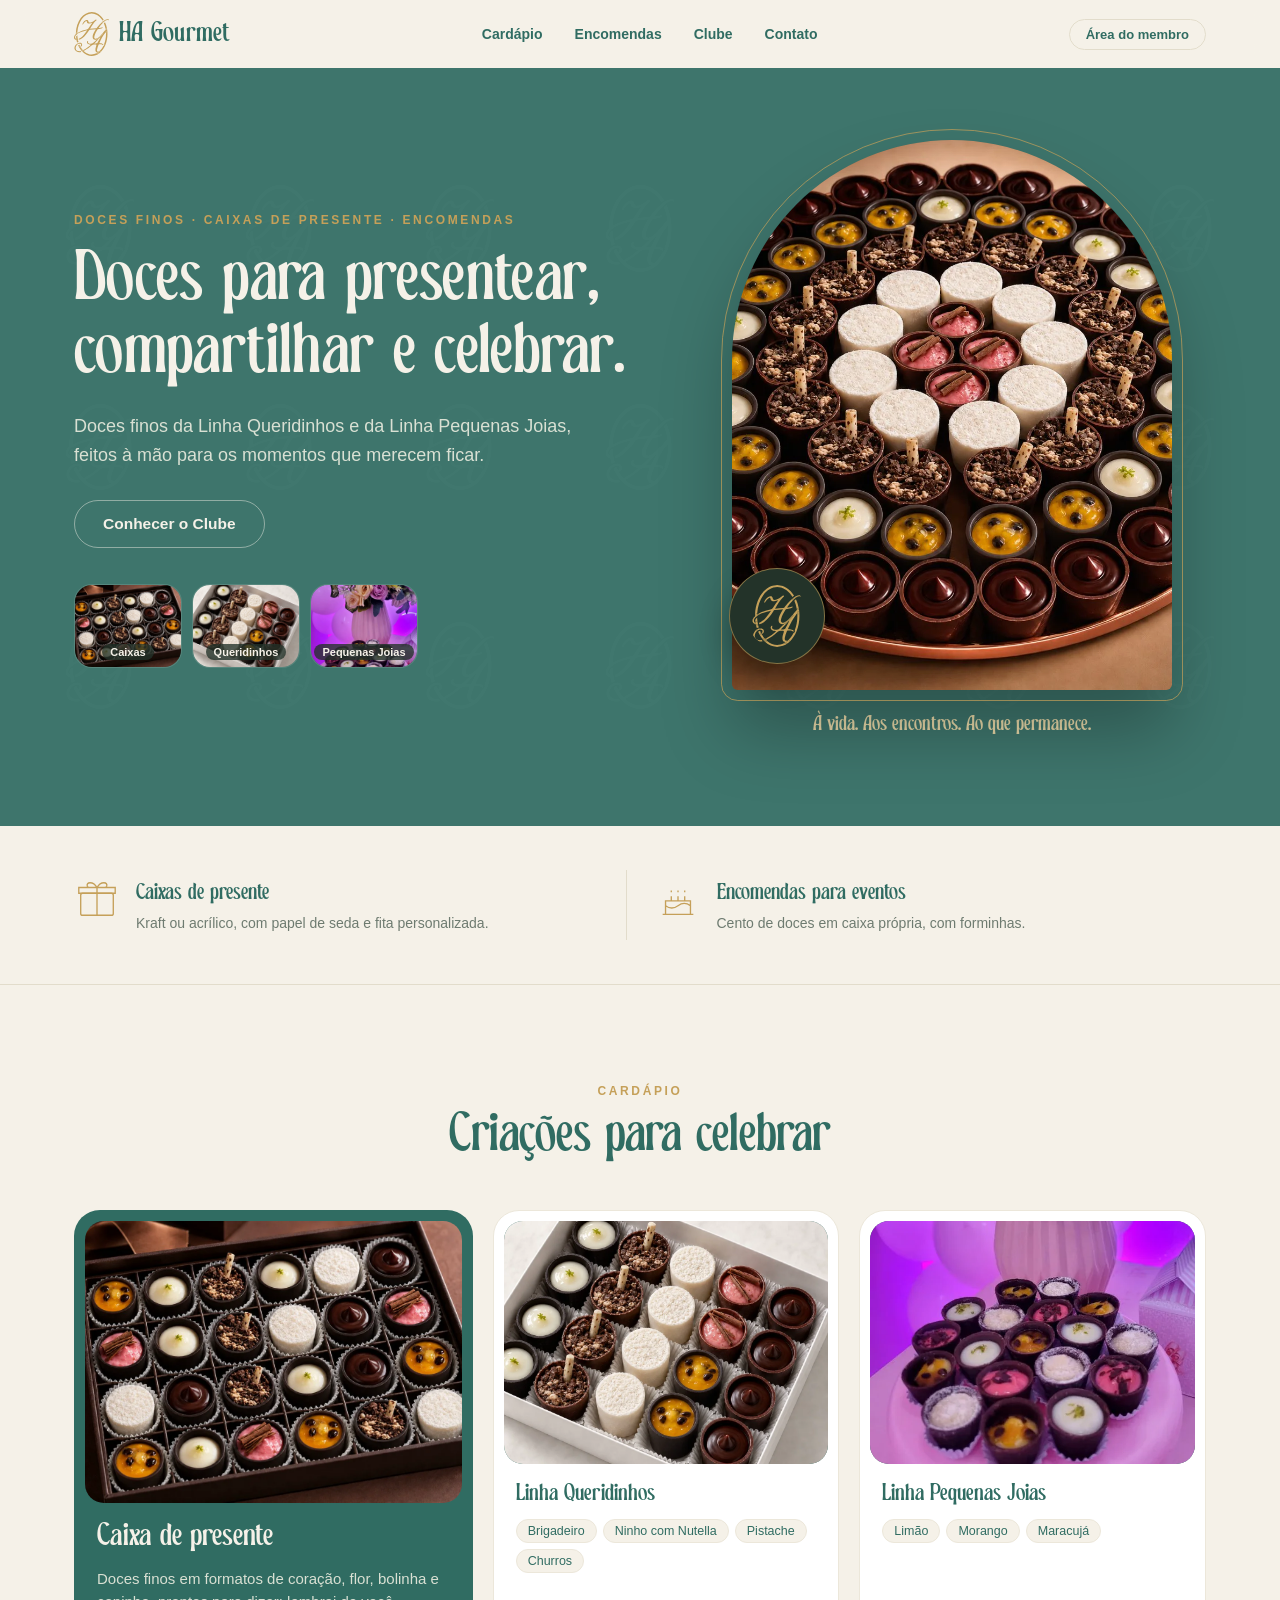
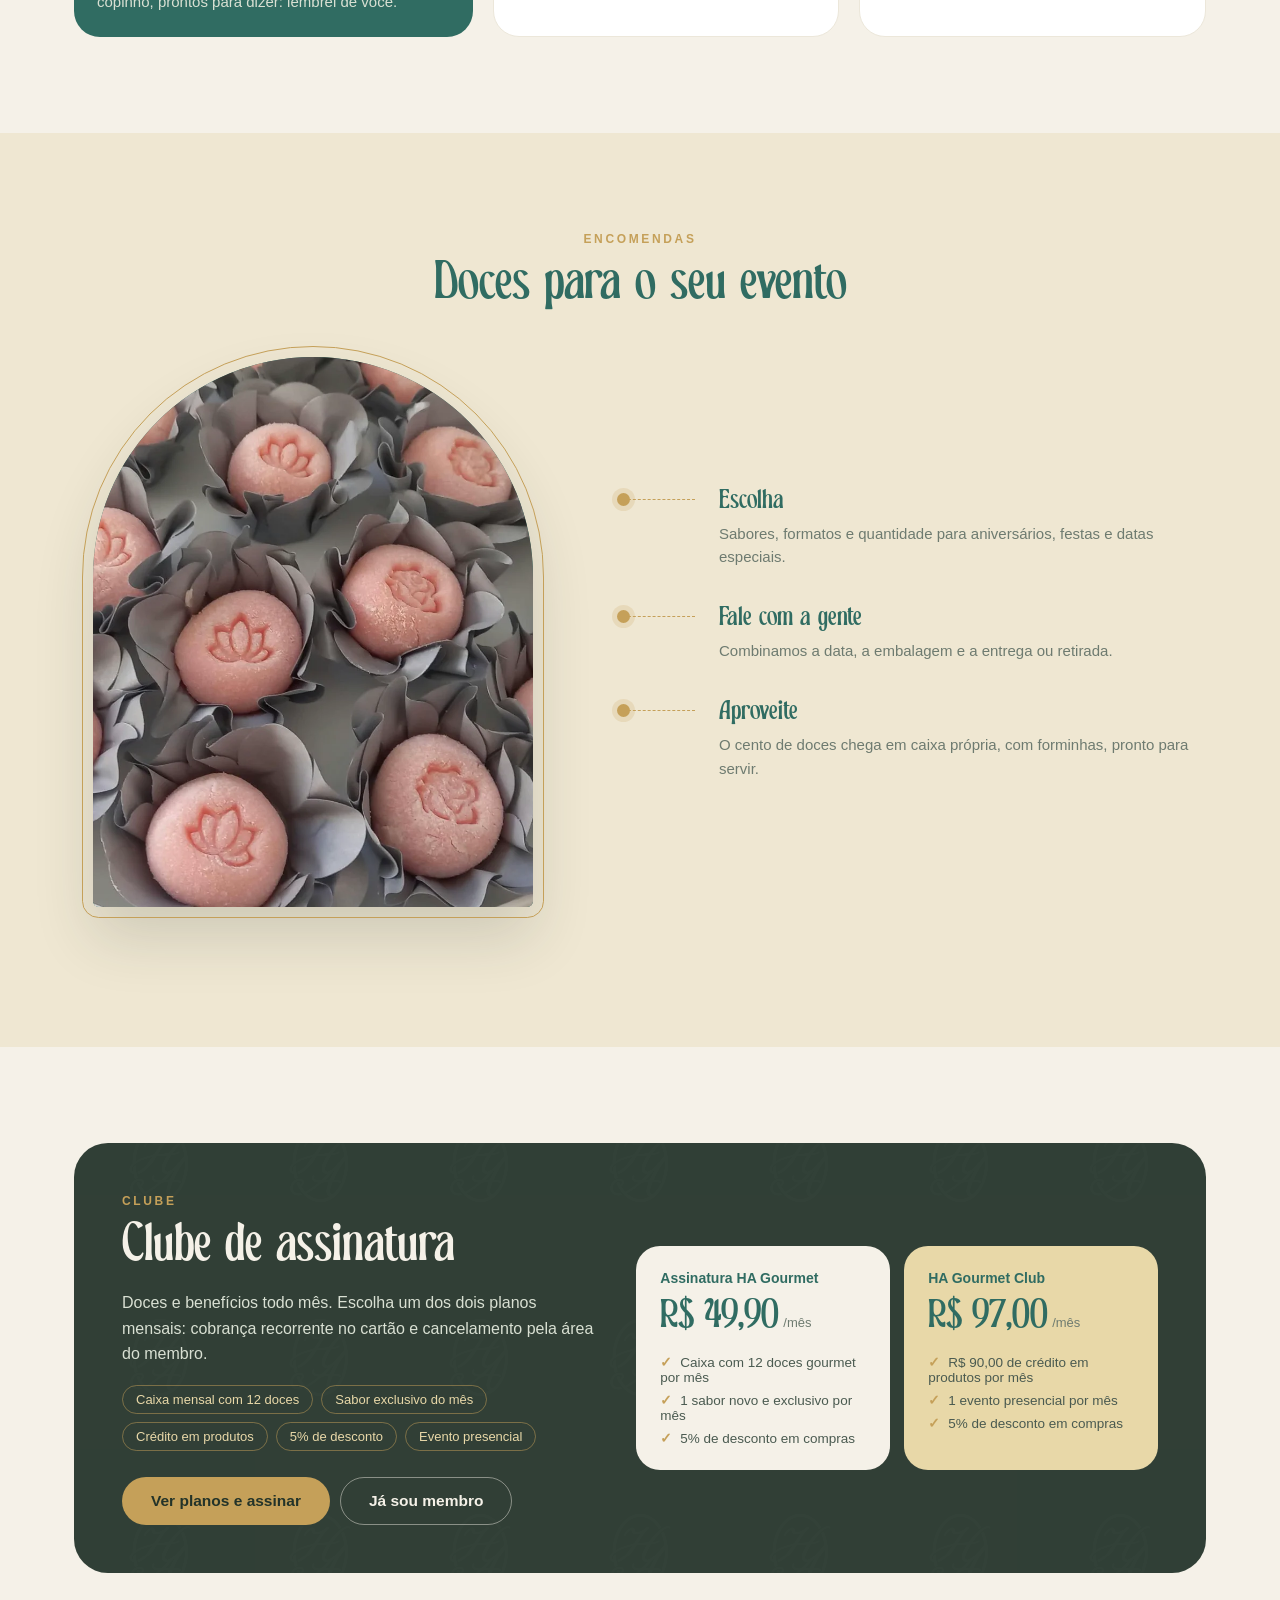
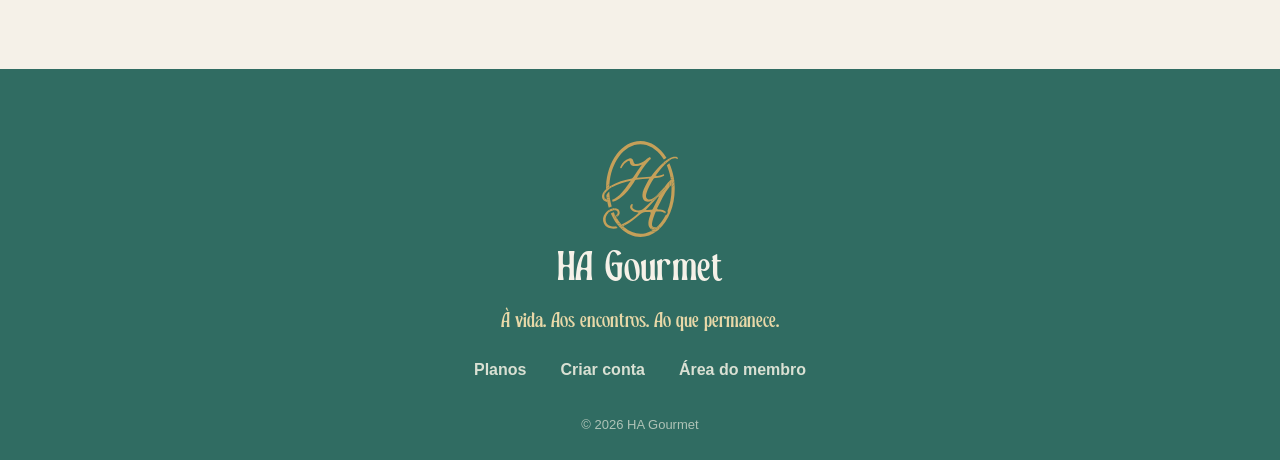
==== commit d0d37740: "LP: titulo da secao do Clube passa a ser Clube de assinatura Co-authored-by: Cursor <cursoragent@cur" ====
--- a/index.html
+++ b/index.html
@@ -167,7 +167,7 @@
         <div class="lp-painel">
           <div class="lp-painel-txt">
             <span class="lp-kicker">Clube</span>
-            <h2>Clube HA Gourmet</h2>
+            <h2>Clube de assinatura</h2>
             <p>Doces e benefícios todo mês. Escolha um dos dois planos mensais: cobrança recorrente no cartão e cancelamento pela área do membro.</p>
             <ul class="lp-tags"><li>Caixa mensal com 12 doces</li><li>Sabor exclusivo do mês</li><li>Crédito em produtos</li><li>5% de desconto</li><li>Evento presencial</li></ul>
             <div class="lp-pills">
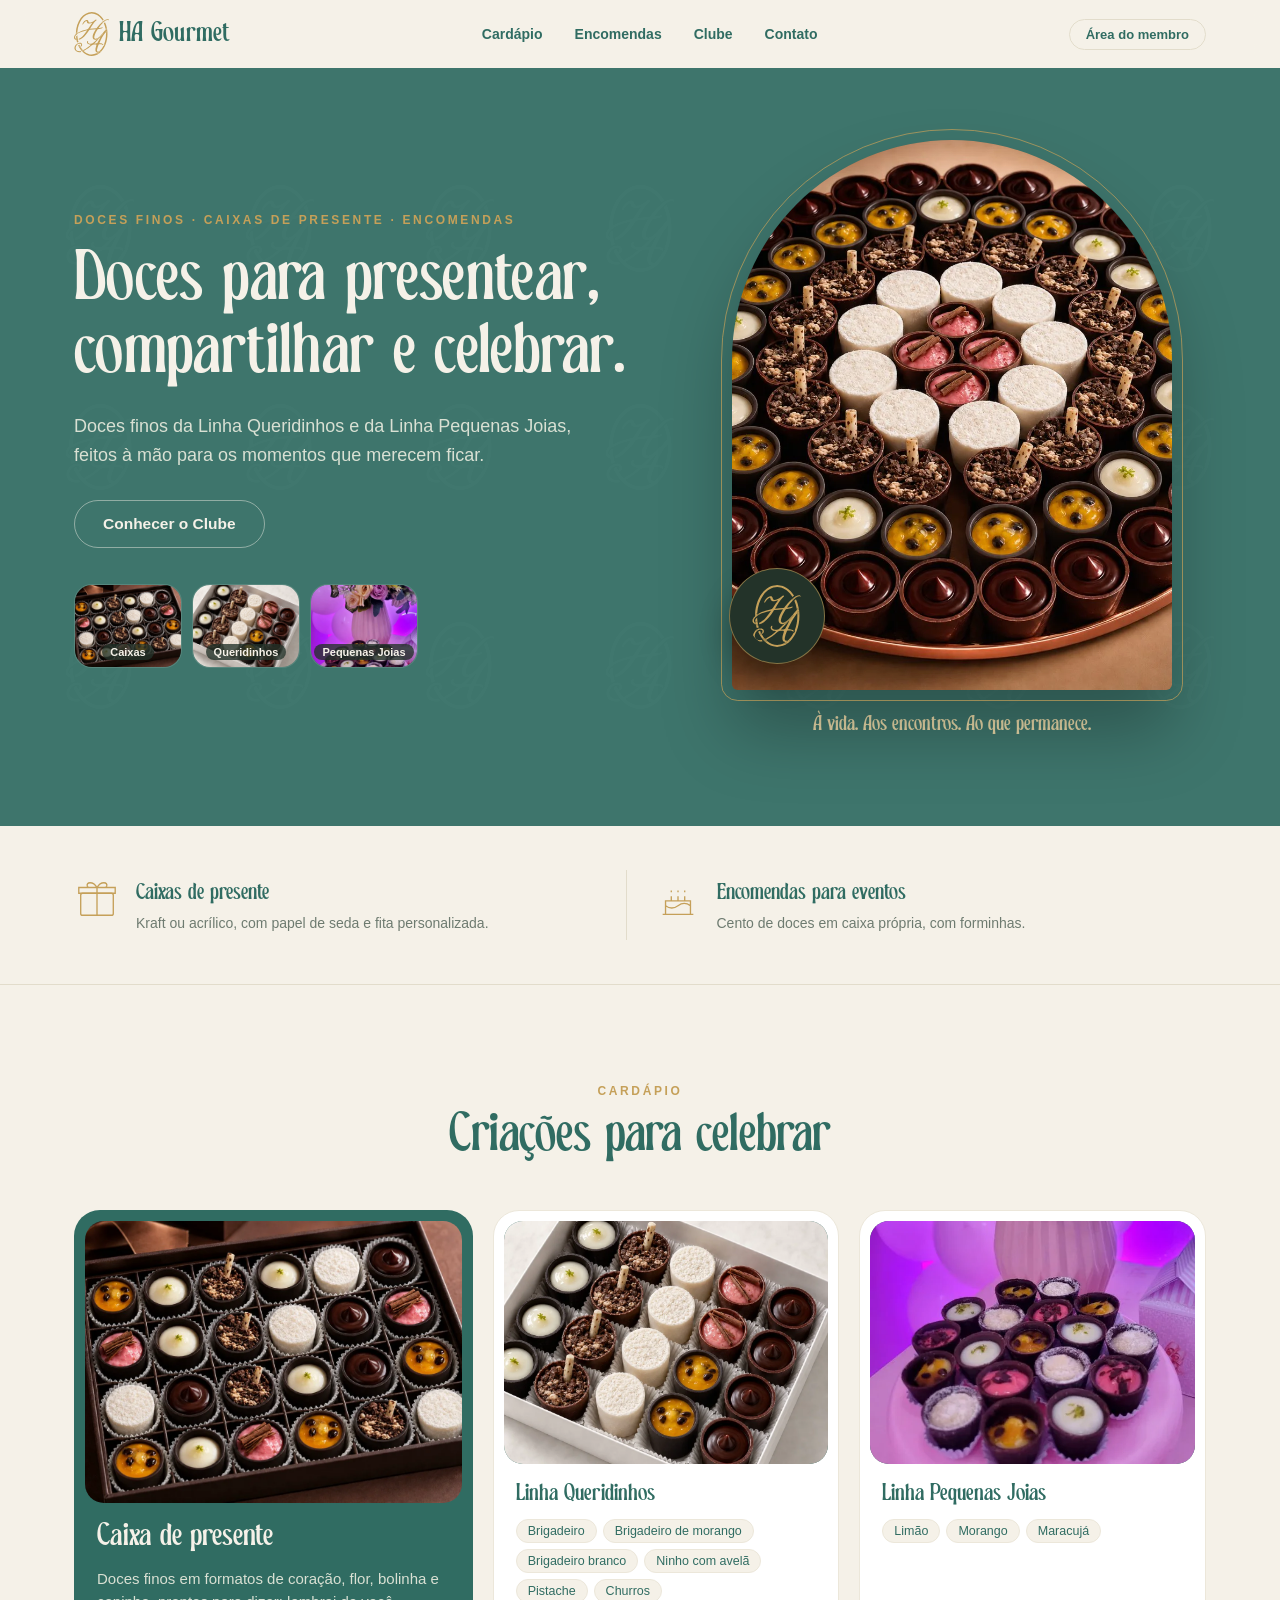
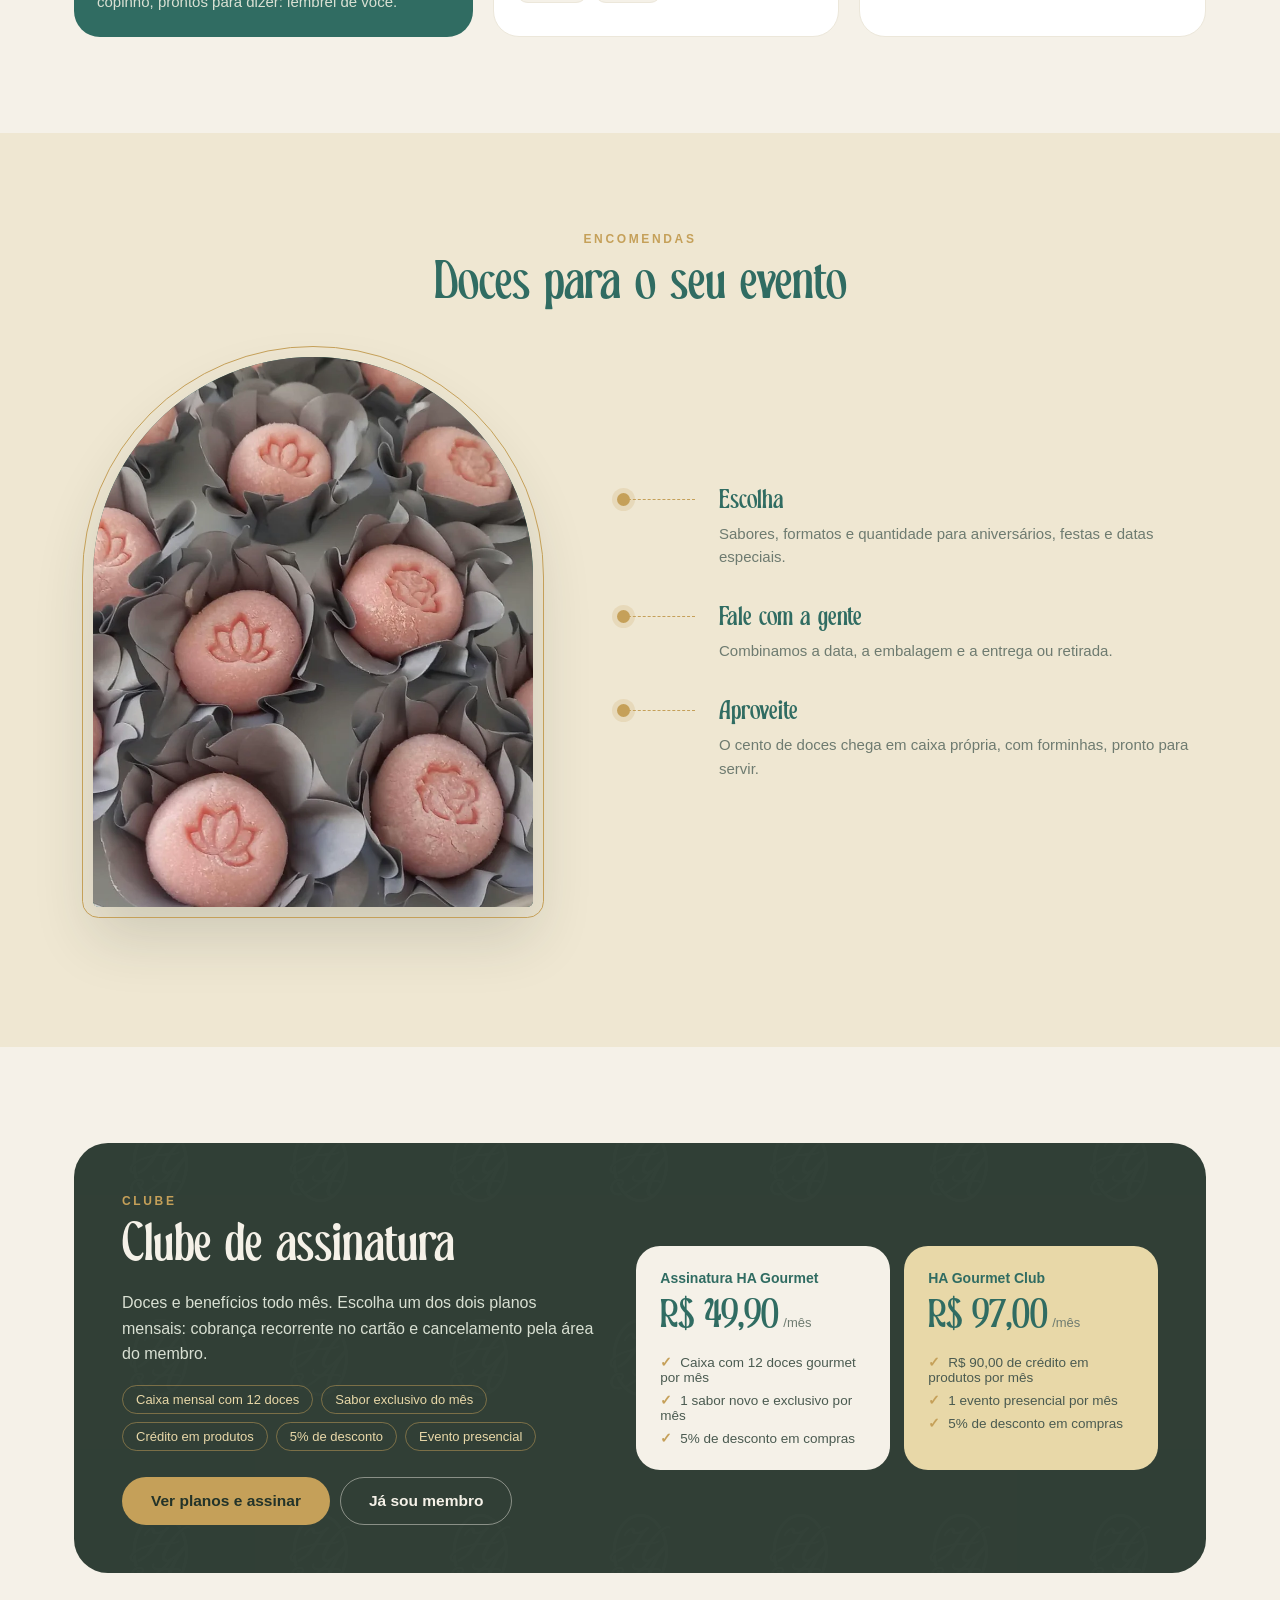
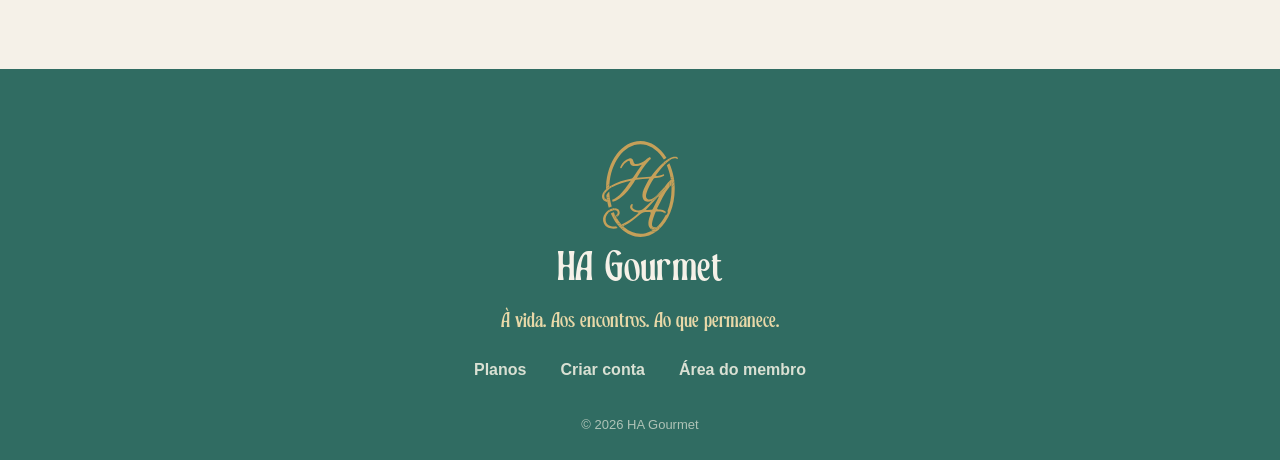
==== commit 9df24ea9: "LP: Linha Queridinhos ganha Brigadeiro de morango, Brigadeiro branco e Ninho com avela Co-authored-b" ====
--- a/index.html
+++ b/index.html
@@ -107,7 +107,7 @@
             <figure class="foto"><img src="fotos/brigadeiros.webp?v=3" alt="Brigadeiros e beijinhos da Linha Queridinhos" loading="lazy" onerror="this.remove()" /></figure>
             <div class="lp-prato-txt">
               <h3>Linha Queridinhos</h3>
-              <ul class="lp-sabores"><li>Brigadeiro</li><li>Ninho com Nutella</li><li>Pistache</li><li>Churros</li></ul>
+              <ul class="lp-sabores"><li>Brigadeiro</li><li>Brigadeiro de morango</li><li>Brigadeiro branco</li><li>Ninho com avelã</li><li>Pistache</li><li>Churros</li></ul>
               <a class="lp-pill lp-pill-verde lp-pill-sm" data-requer="whatsapp" data-whatsapp="Olá! Quero pedir a Linha Queridinhos.">Pedir</a>
             </div>
           </article>
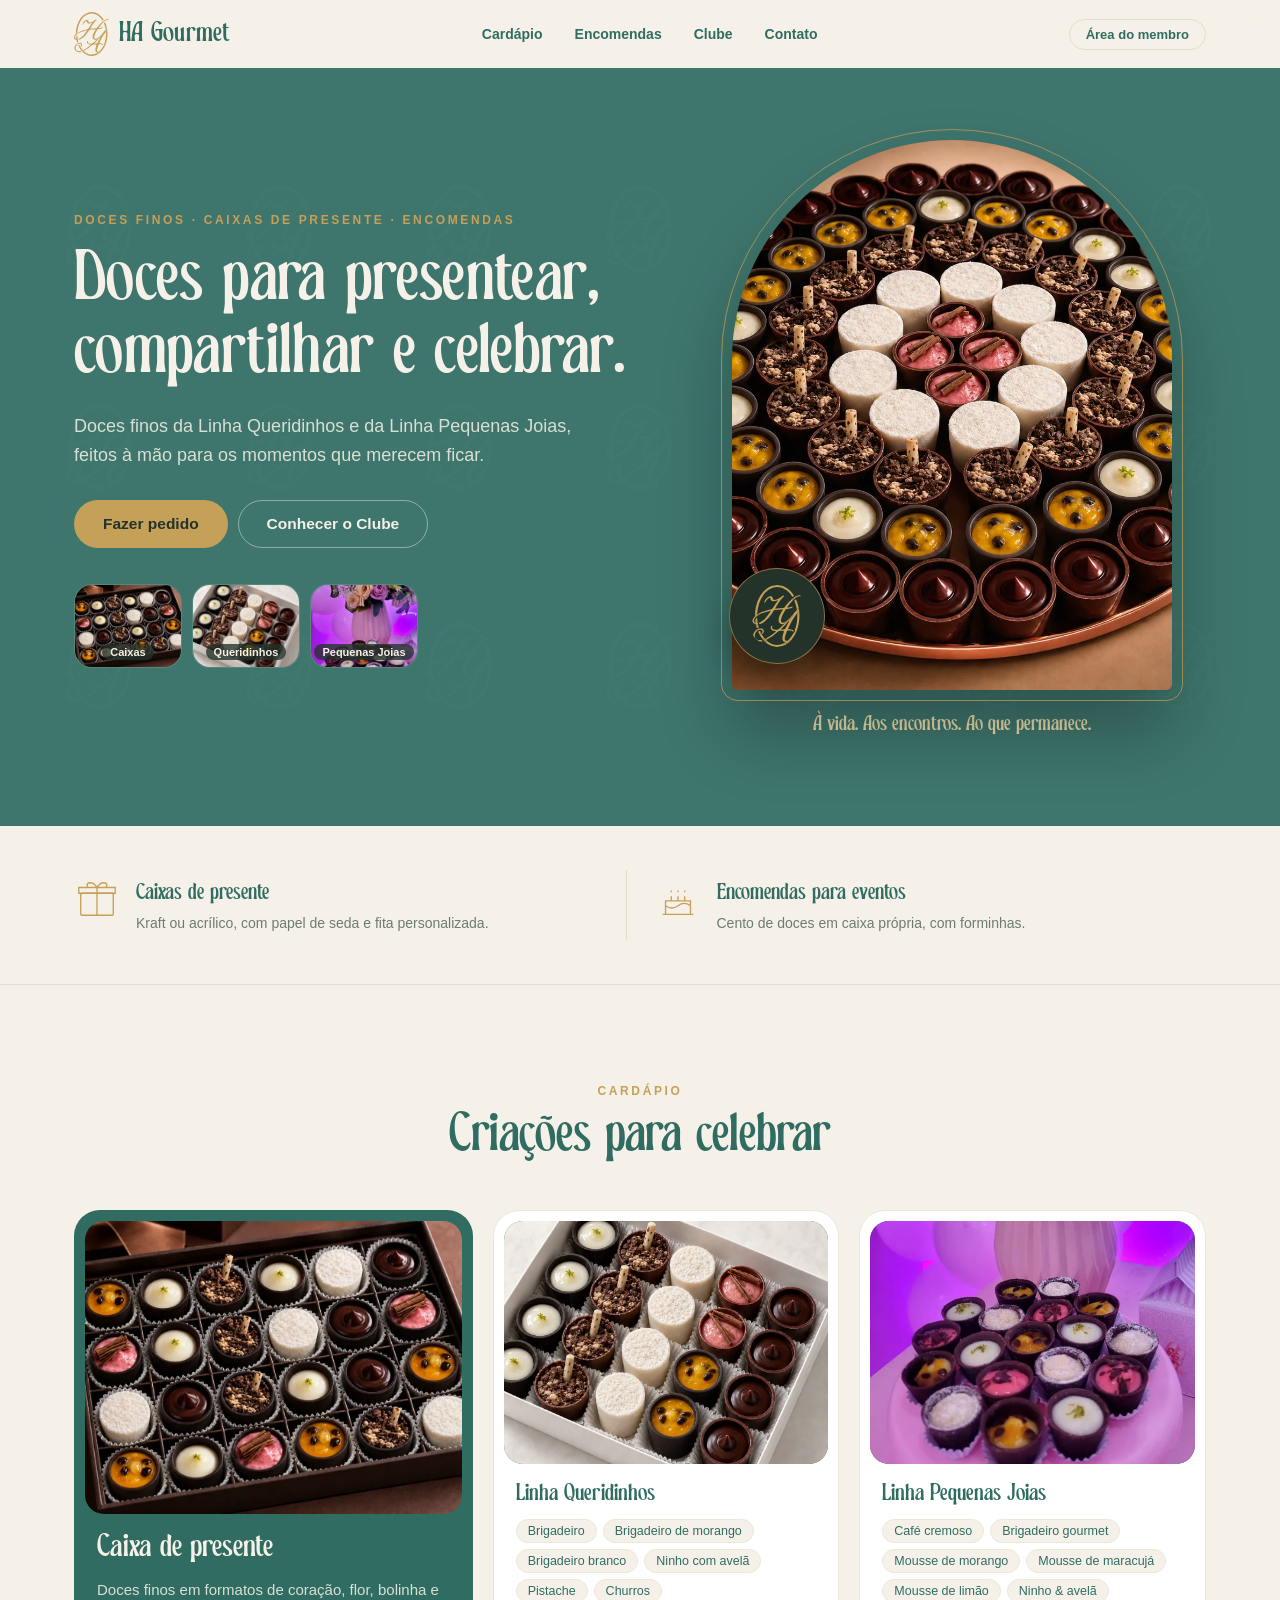
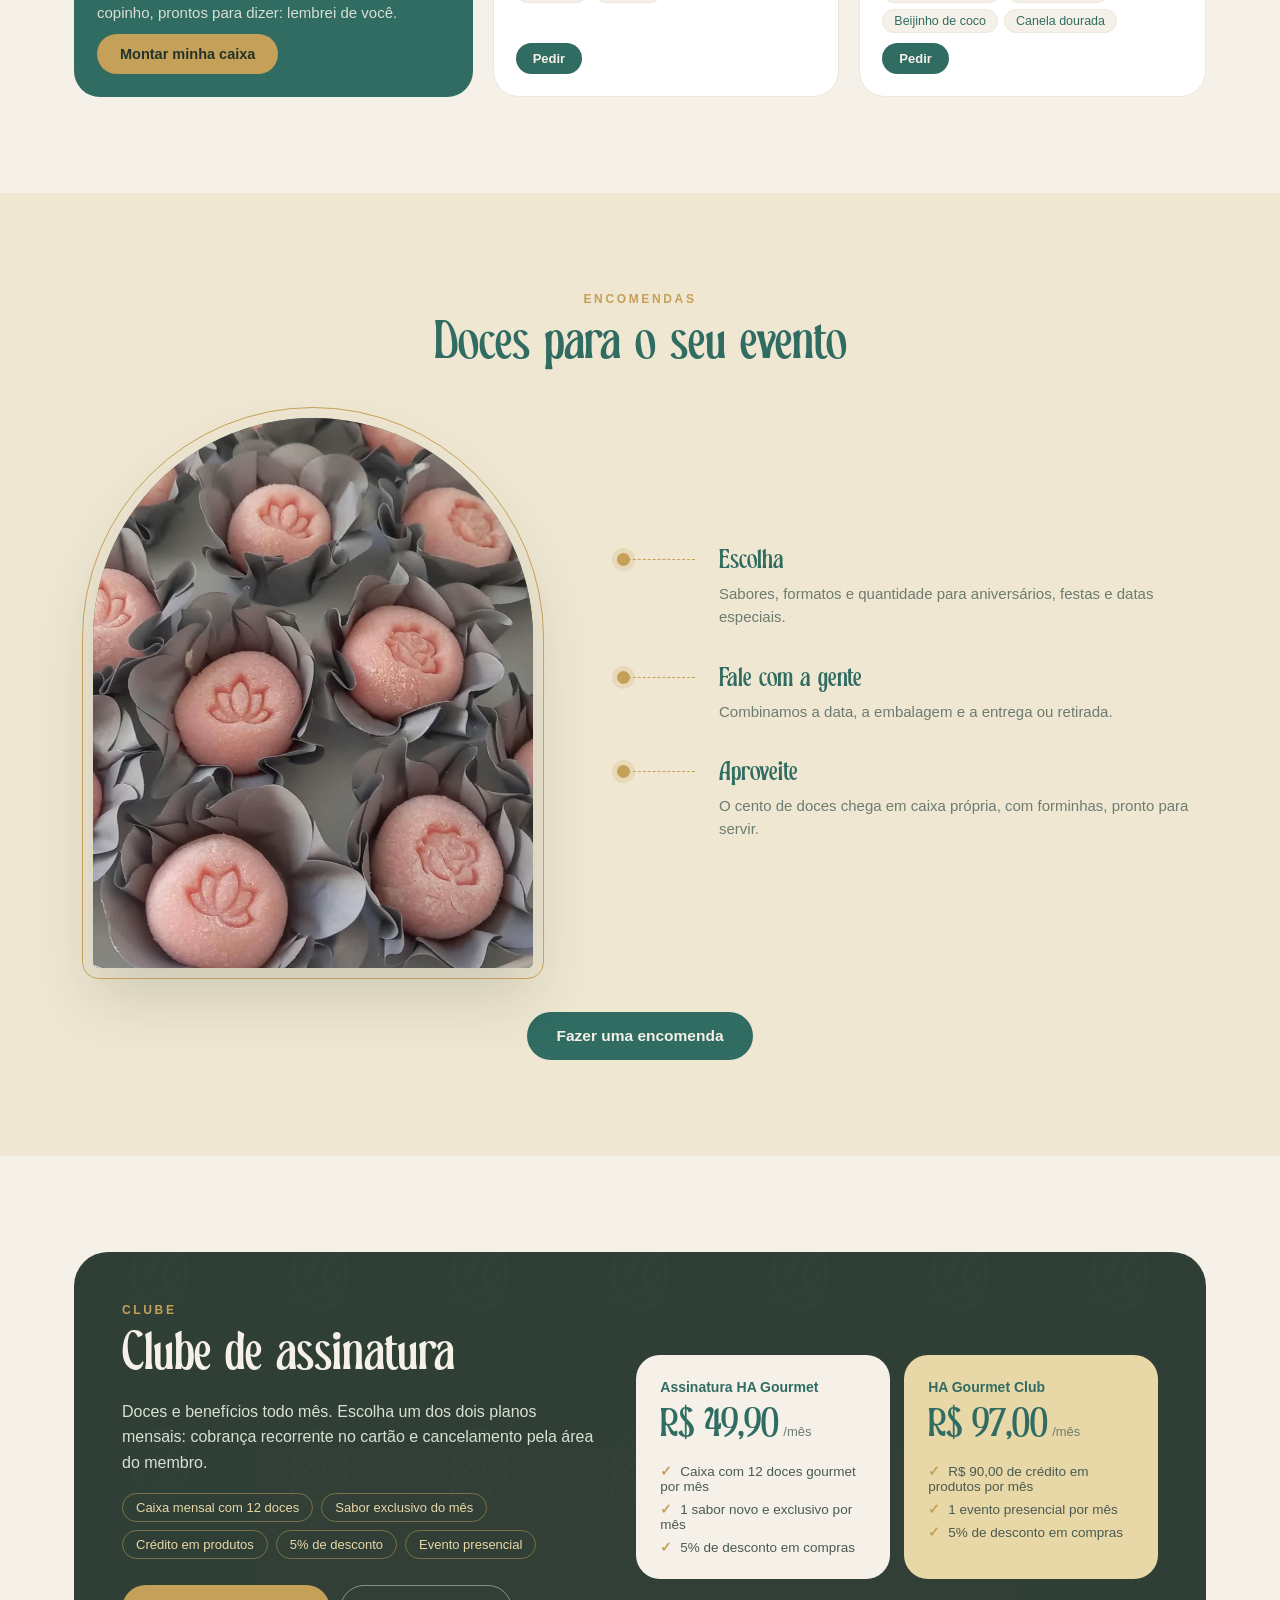
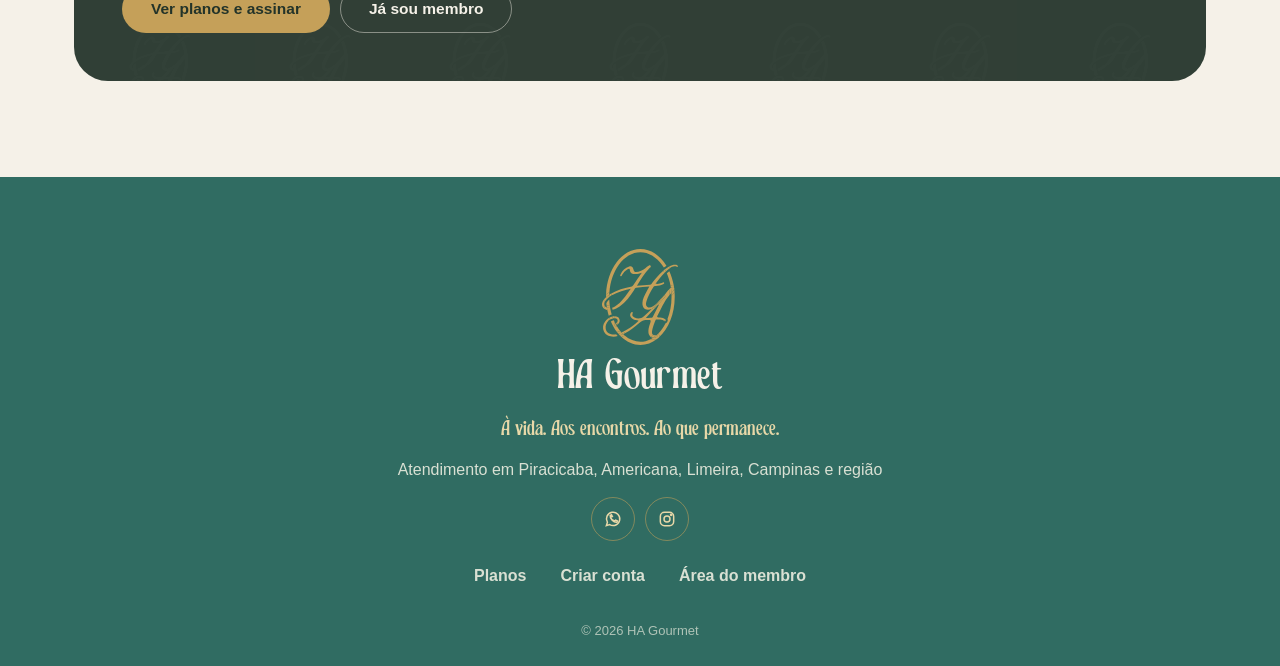
==== commit e4878b83: "LP: contatos do portfolio (WhatsApp, Instagram, regiao de atendimento) e sabores dos Doces Finos na " ====
--- a/index.html
+++ b/index.html
@@ -115,7 +115,7 @@
             <figure class="foto foto-baixo"><img src="fotos/mousses.webp?v=2" alt="Doces da Linha Pequenas Joias em uma festa" loading="lazy" onerror="this.remove()" /></figure>
             <div class="lp-prato-txt">
               <h3>Linha Pequenas Joias</h3>
-              <ul class="lp-sabores"><li>Limão</li><li>Morango</li><li>Maracujá</li></ul>
+              <ul class="lp-sabores"><li>Café cremoso</li><li>Brigadeiro gourmet</li><li>Mousse de morango</li><li>Mousse de maracujá</li><li>Mousse de limão</li><li>Ninho &amp; avelã</li><li>Beijinho de coco</li><li>Canela dourada</li></ul>
               <a class="lp-pill lp-pill-verde lp-pill-sm" data-requer="whatsapp" data-whatsapp="Olá! Quero pedir a Linha Pequenas Joias.">Pedir</a>
             </div>
           </article>
@@ -212,7 +212,7 @@
   </footer>
 
   <script>window.HAG_BASE = "./";</script>
-  <script src="config.js?v=20261028c"></script>
+  <script src="config.js?v=20261029b"></script>
   <script type="module" src="lp.js?v=20261028c"></script>
 </body>
 </html>
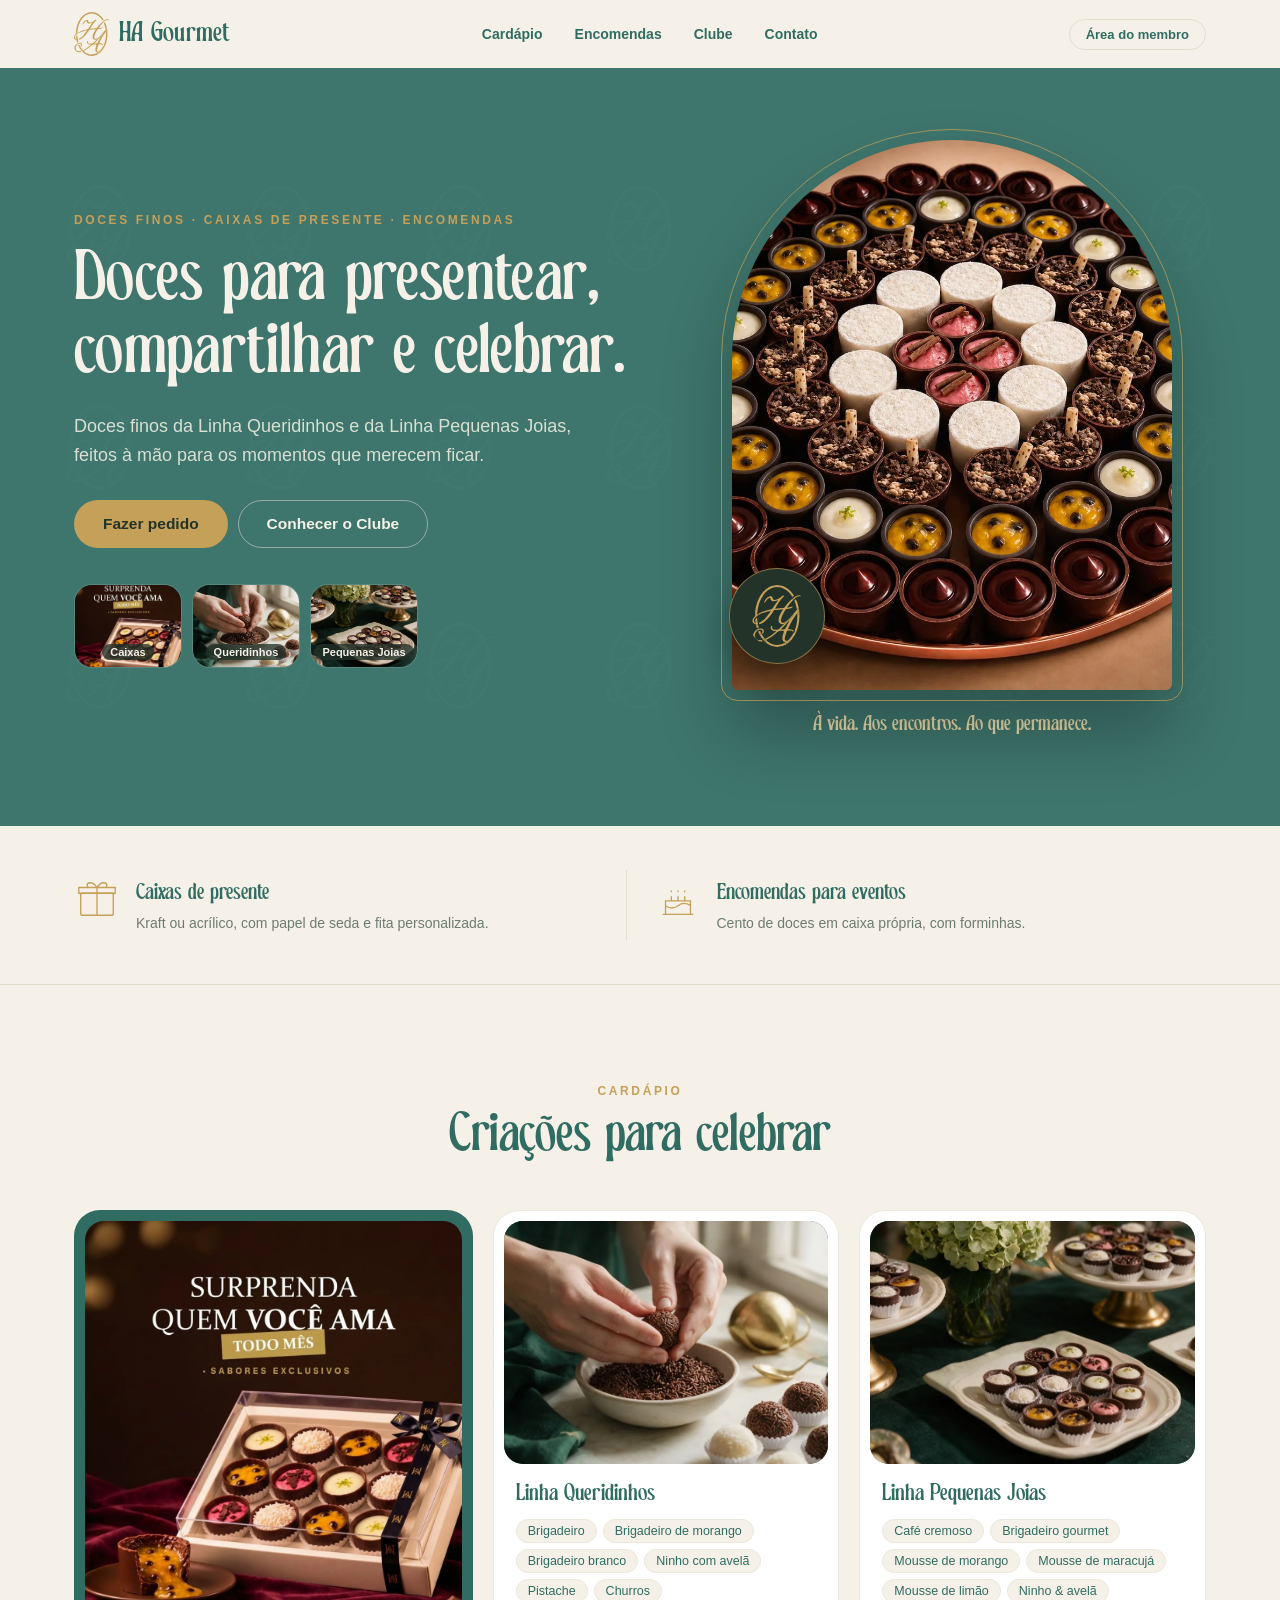
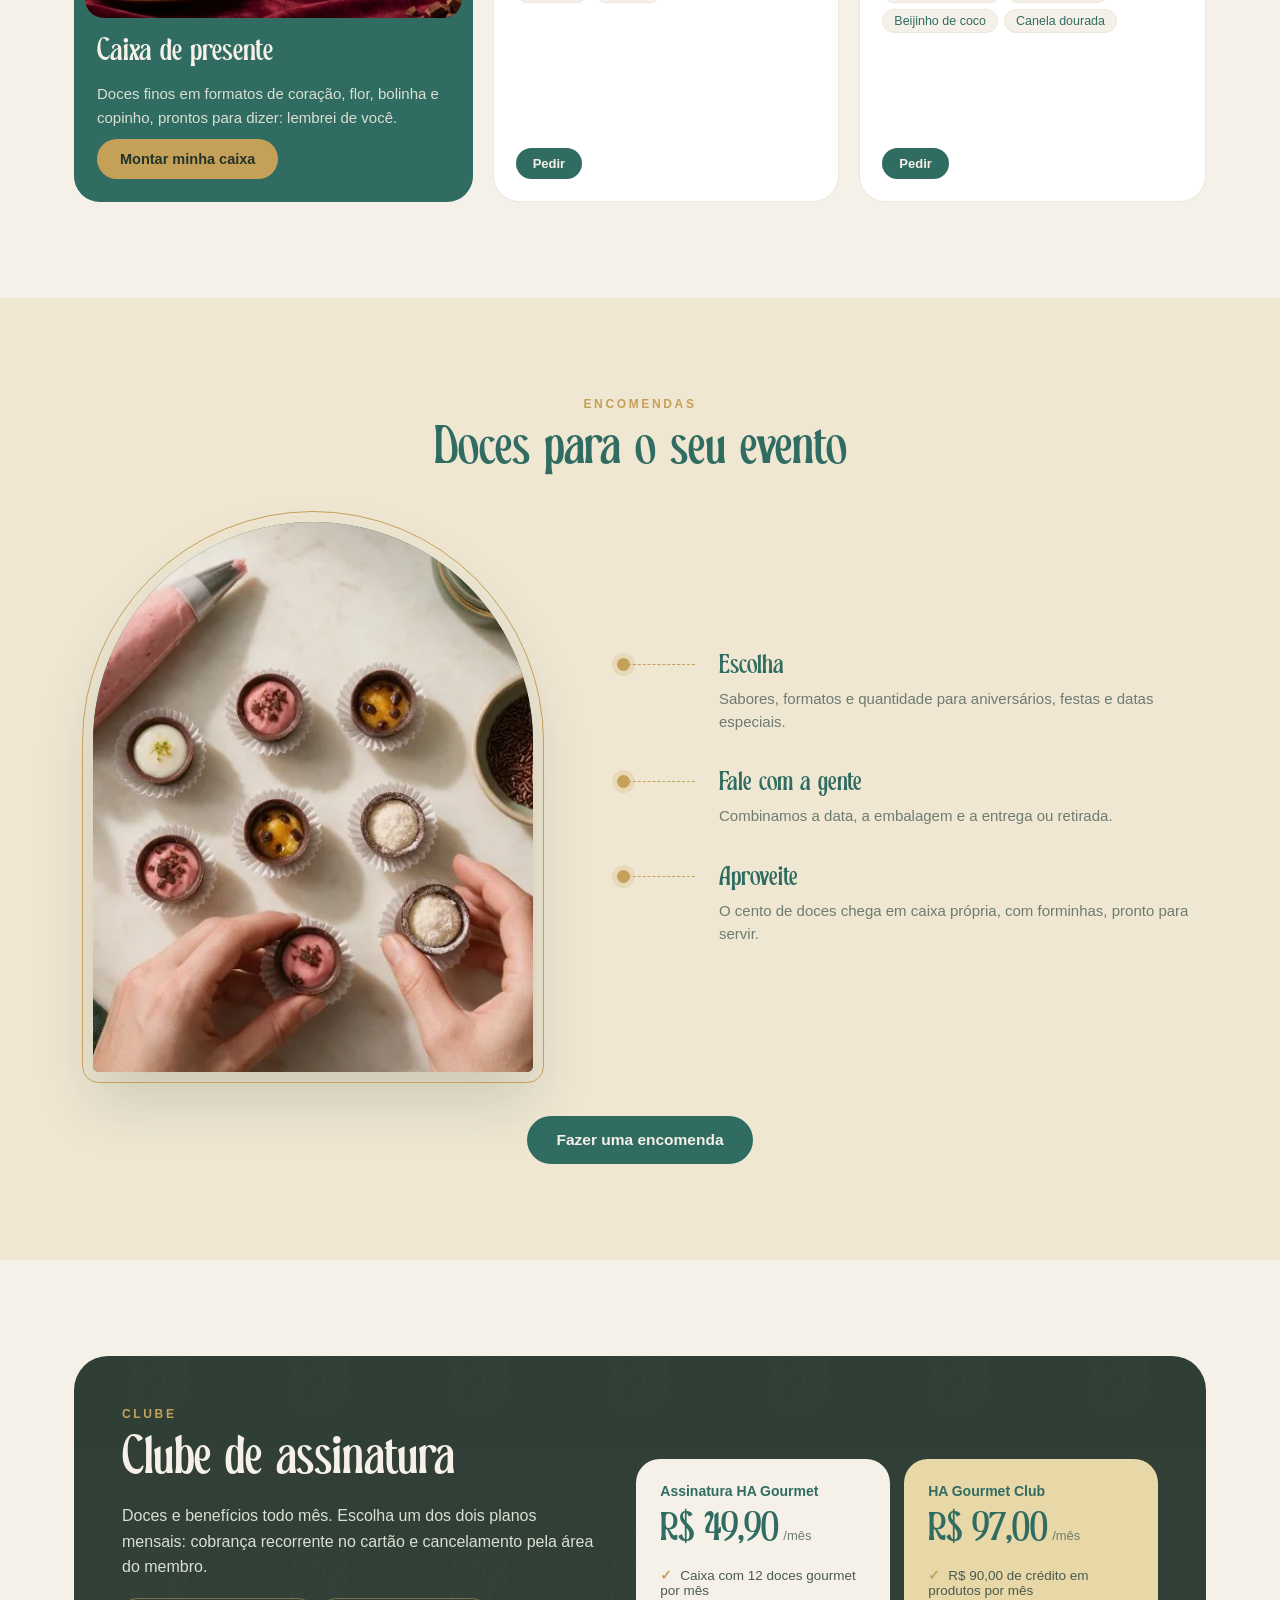
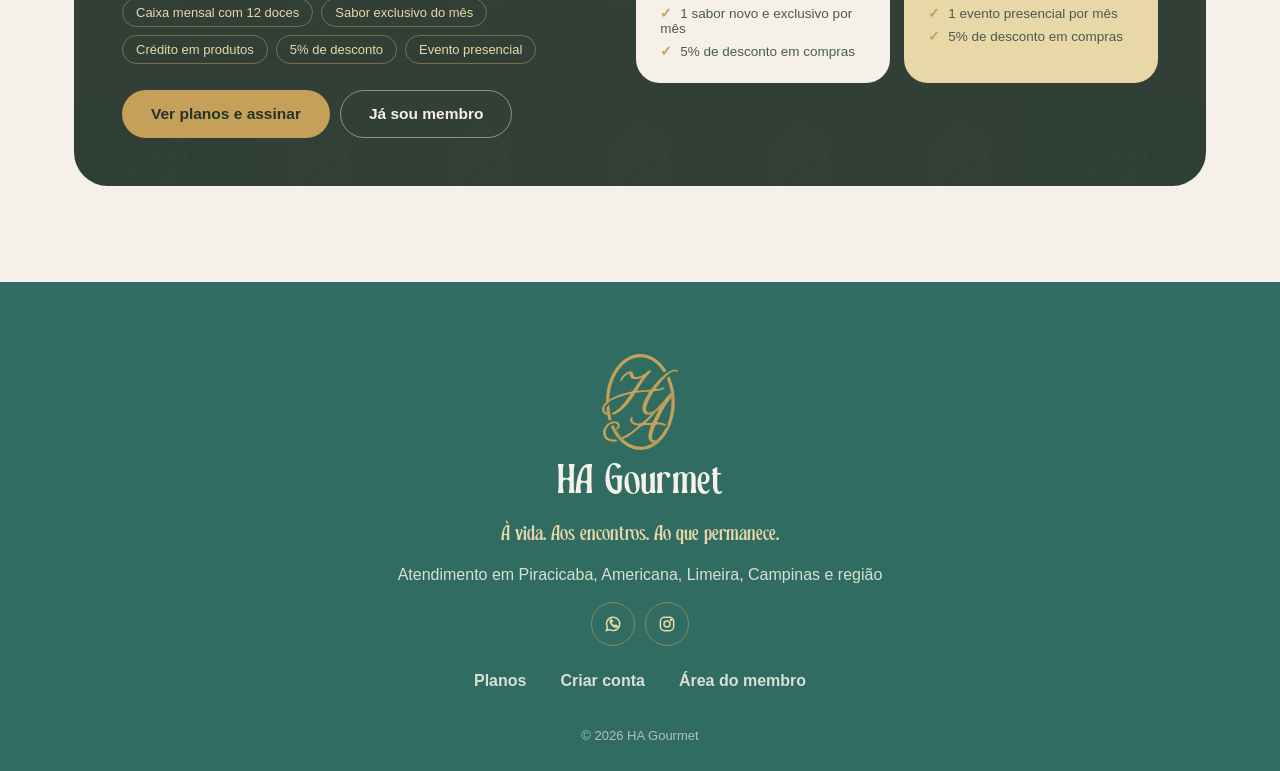
==== commit d370a647: "att lucas" ====
--- a/index.html
+++ b/index.html
@@ -57,8 +57,8 @@
           </div>
           <nav class="lp-miniaturas" aria-label="Destaques do cardápio">
             <a href="#doces"><img src="fotos/caixas.webp?v=3" alt="" loading="lazy" onerror="this.remove()" /><span>Caixas</span></a>
-            <a href="#queridinhos"><img src="fotos/brigadeiros.webp?v=3" alt="" loading="lazy" onerror="this.remove()" /><span>Queridinhos</span></a>
-            <a href="#pequenas-joias"><img src="fotos/mousses.webp?v=2" alt="" loading="lazy" onerror="this.remove()" /><span>Pequenas Joias</span></a>
+            <a href="#queridinhos"><img src="fotos/brigadeiros.webp?v=4" alt="" loading="lazy" onerror="this.remove()" /><span>Queridinhos</span></a>
+            <a href="#pequenas-joias"><img src="fotos/mousses.webp?v=3" alt="" loading="lazy" onerror="this.remove()" /><span>Pequenas Joias</span></a>
             <a href="#barras" hidden><img src="fotos/barras.jpg" alt="" loading="lazy" onerror="this.remove()" /><span>Barras</span></a>
             <a href="#pacoca" hidden><img src="fotos/pacoca.jpg" alt="" loading="lazy" onerror="this.remove()" /><span>Paçoca</span></a>
           </nav>
@@ -104,7 +104,7 @@
             </div>
           </article>
           <article class="lp-prato" id="queridinhos">
-            <figure class="foto"><img src="fotos/brigadeiros.webp?v=3" alt="Brigadeiros e beijinhos da Linha Queridinhos" loading="lazy" onerror="this.remove()" /></figure>
+            <figure class="foto"><img src="fotos/brigadeiros.webp?v=4" alt="Mãos finalizando brigadeiros da Linha Queridinhos" loading="lazy" onerror="this.remove()" /></figure>
             <div class="lp-prato-txt">
               <h3>Linha Queridinhos</h3>
               <ul class="lp-sabores"><li>Brigadeiro</li><li>Brigadeiro de morango</li><li>Brigadeiro branco</li><li>Ninho com avelã</li><li>Pistache</li><li>Churros</li></ul>
@@ -112,7 +112,7 @@
             </div>
           </article>
           <article class="lp-prato" id="pequenas-joias">
-            <figure class="foto foto-baixo"><img src="fotos/mousses.webp?v=2" alt="Doces da Linha Pequenas Joias em uma festa" loading="lazy" onerror="this.remove()" /></figure>
+            <figure class="foto"><img src="fotos/mousses.webp?v=3" alt="Doces da Linha Pequenas Joias servidos em mesa de festa" loading="lazy" onerror="this.remove()" /></figure>
             <div class="lp-prato-txt">
               <h3>Linha Pequenas Joias</h3>
               <ul class="lp-sabores"><li>Café cremoso</li><li>Brigadeiro gourmet</li><li>Mousse de morango</li><li>Mousse de maracujá</li><li>Mousse de limão</li><li>Ninho &amp; avelã</li><li>Beijinho de coco</li><li>Canela dourada</li></ul>
@@ -149,7 +149,7 @@
           <h2>Doces para o seu evento</h2>
         </div>
         <div class="lp-evento">
-          <figure class="lp-arco lp-arco-claro foto"><img src="fotos/encomendas.webp?v=4" alt="Doces rosas com flor em relevo em forminhas de pétalas" loading="lazy" onerror="this.remove()" /></figure>
+          <figure class="lp-arco lp-arco-claro foto"><img src="fotos/encomendas.webp?v=5" alt="Mãos arrumando doces finos em forminhas sobre a bancada" loading="lazy" onerror="this.remove()" /></figure>
           <ol class="lp-chamadas">
             <li><b>Escolha</b><span>Sabores, formatos e quantidade para aniversários, festas e datas especiais.</span></li>
             <li><b>Fale com a gente</b><span>Combinamos a data, a embalagem e a entrega ou retirada.</span></li>
--- a/lp.css
+++ b/lp.css
@@ -49,8 +49,6 @@
   background: var(--maison) url("marca/pattern-verde.svg") center / 140px auto repeat;
 }
 .foto img { width: 100%; height: 100%; object-fit: cover; display: block; position: relative; }
-.foto-baixo img { object-position: center 82%; }
-
 /* Hero */
 .lp-hero {
   position: relative; overflow: hidden; color: var(--bg);
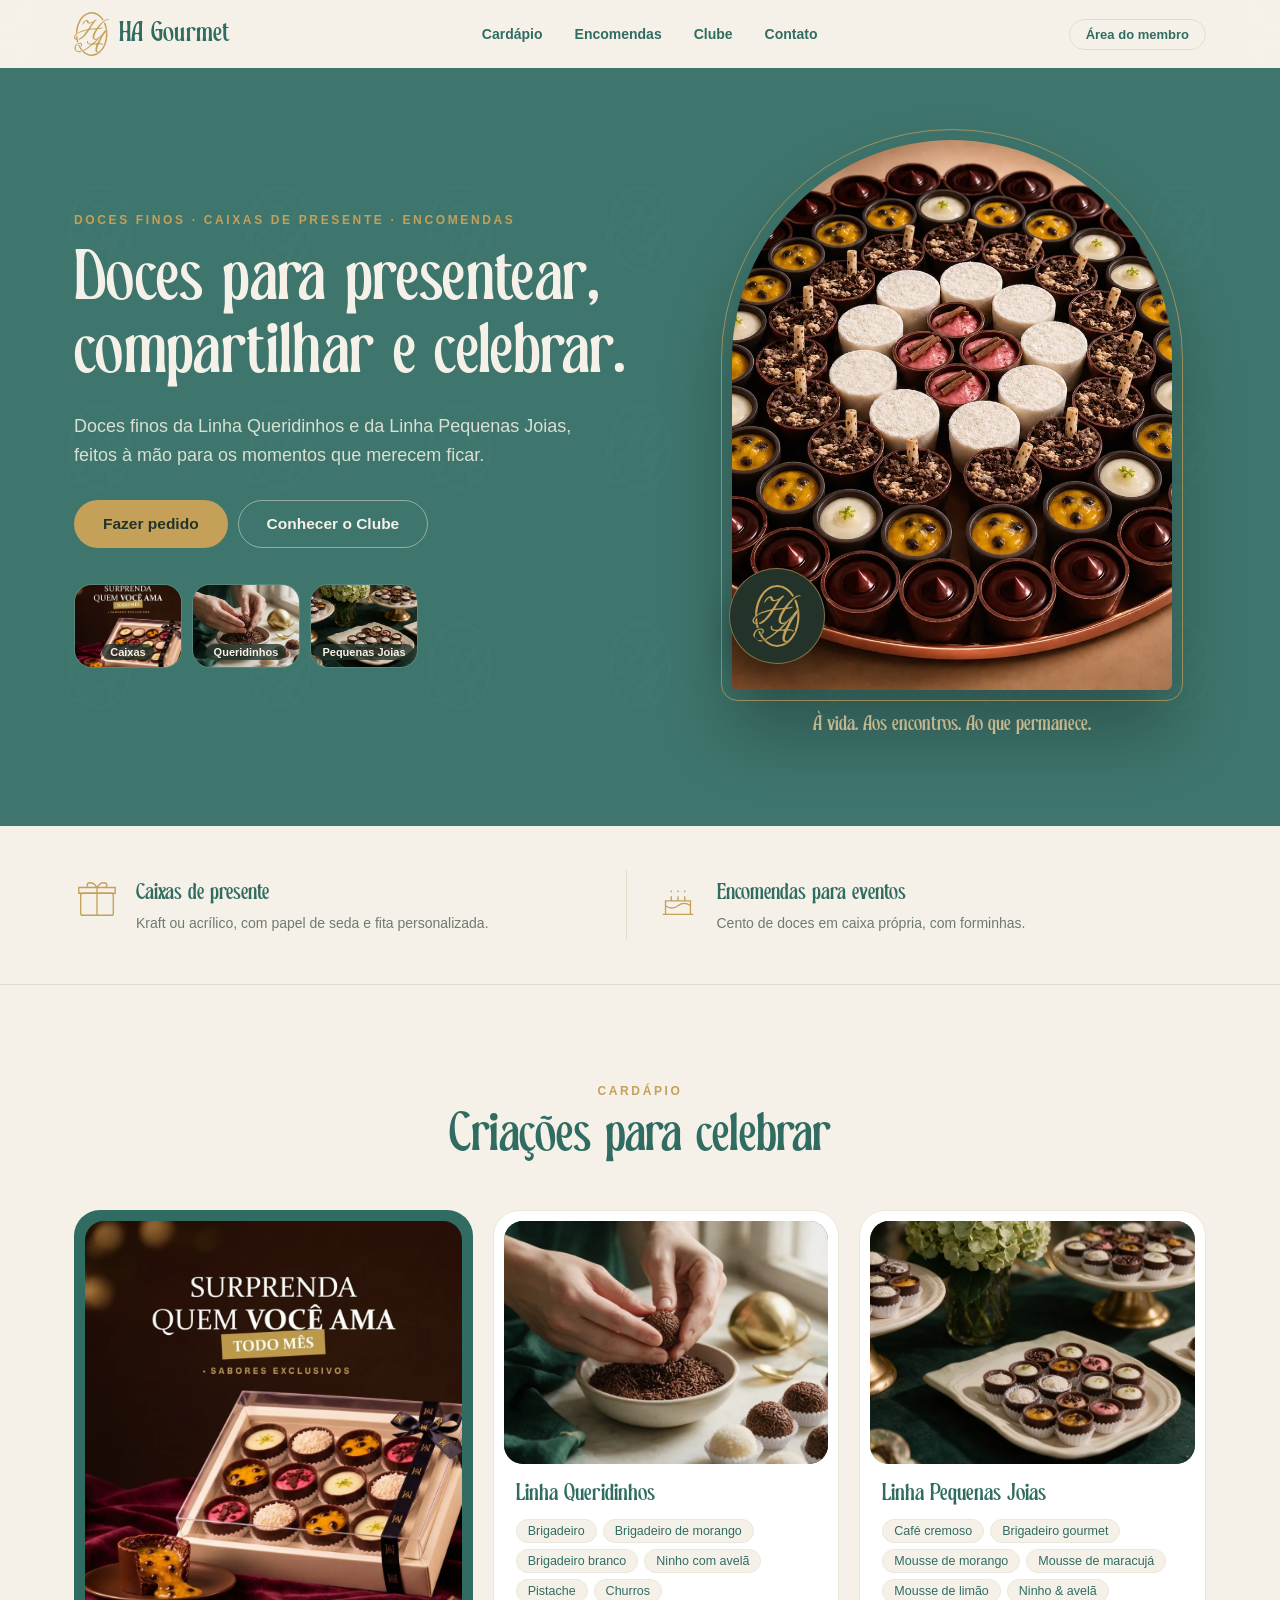
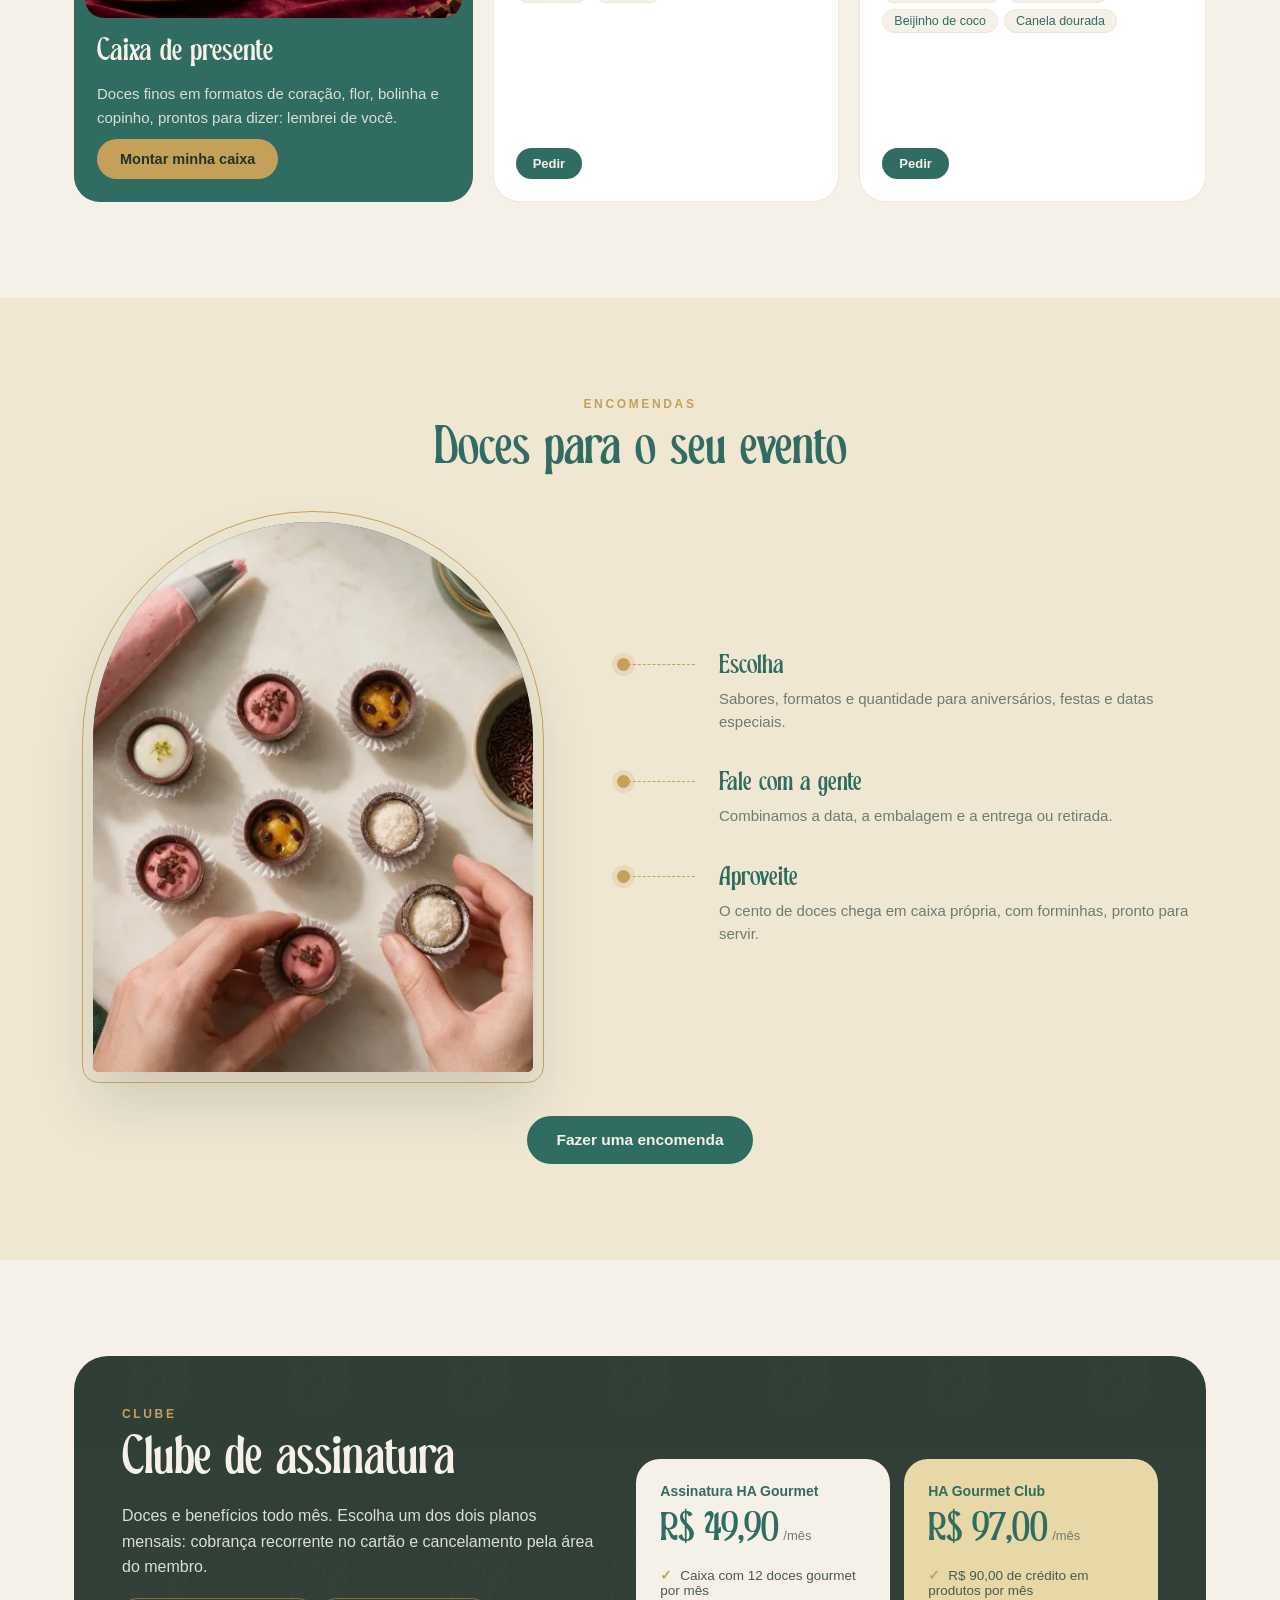
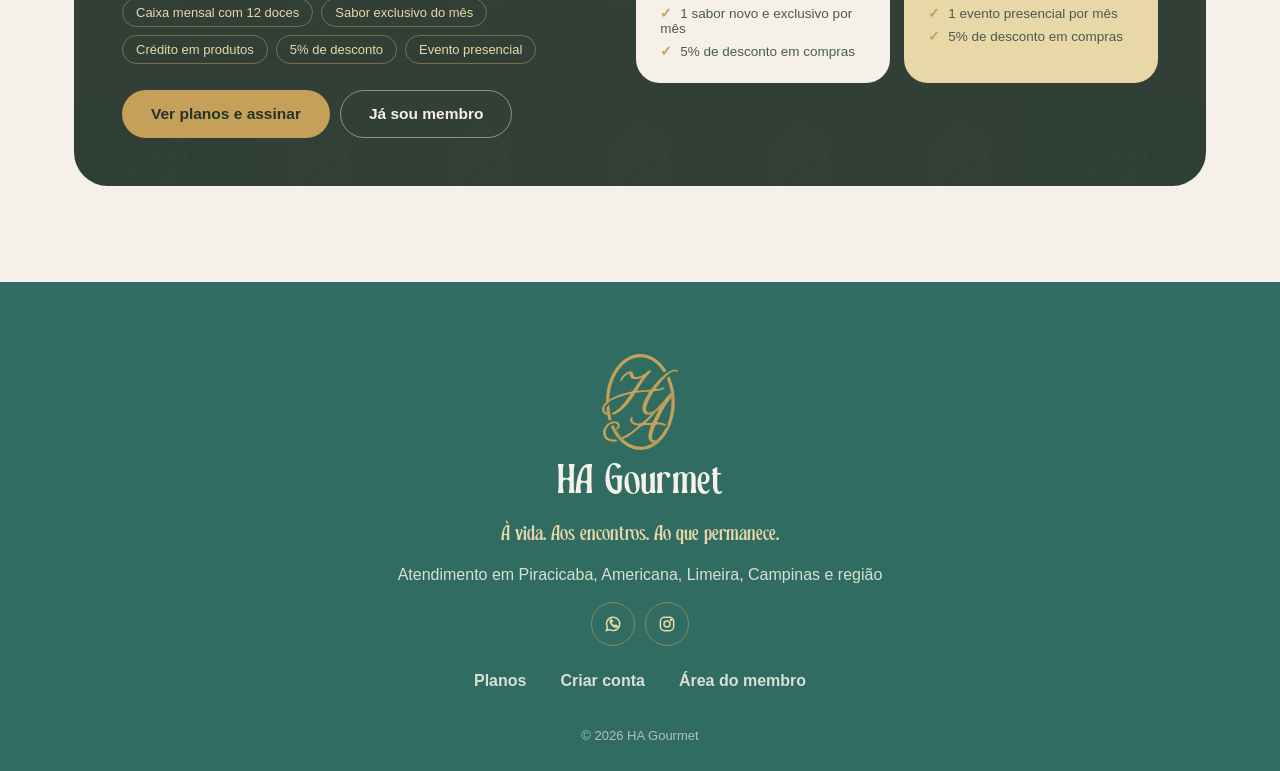
==== commit 86046b46: "LP: nova imagem da Caixa de presente Co-authored-by: Cursor <cursoragent@cursor.com>" ====
--- a/index.html
+++ b/index.html
@@ -56,7 +56,7 @@
             <a class="lp-pill lp-pill-claro-borda lp-pill-lg" href="#clube">Conhecer o Clube</a>
           </div>
           <nav class="lp-miniaturas" aria-label="Destaques do cardápio">
-            <a href="#doces"><img src="fotos/caixas.webp?v=3" alt="" loading="lazy" onerror="this.remove()" /><span>Caixas</span></a>
+            <a href="#doces"><img src="fotos/caixas.webp?v=4" alt="" loading="lazy" onerror="this.remove()" /><span>Caixas</span></a>
             <a href="#queridinhos"><img src="fotos/brigadeiros.webp?v=4" alt="" loading="lazy" onerror="this.remove()" /><span>Queridinhos</span></a>
             <a href="#pequenas-joias"><img src="fotos/mousses.webp?v=3" alt="" loading="lazy" onerror="this.remove()" /><span>Pequenas Joias</span></a>
             <a href="#barras" hidden><img src="fotos/barras.jpg" alt="" loading="lazy" onerror="this.remove()" /><span>Barras</span></a>
@@ -96,7 +96,7 @@
         </div>
         <div class="lp-menu-grid">
           <article class="lp-prato lp-prato-destaque" id="doces">
-            <figure class="foto"><img src="fotos/caixas.webp?v=3" alt="Caixa de presente com doces finos em grade" loading="lazy" onerror="this.remove()" /></figure>
+            <figure class="foto"><img src="fotos/caixas.webp?v=4" alt="Caixa de presente com doces finos e fita: surpreenda quem você ama todo mês" loading="lazy" onerror="this.remove()" /></figure>
             <div class="lp-prato-txt">
               <h3>Caixa de presente</h3>
               <p>Doces finos em formatos de coração, flor, bolinha e copinho, prontos para dizer: lembrei de você.</p>
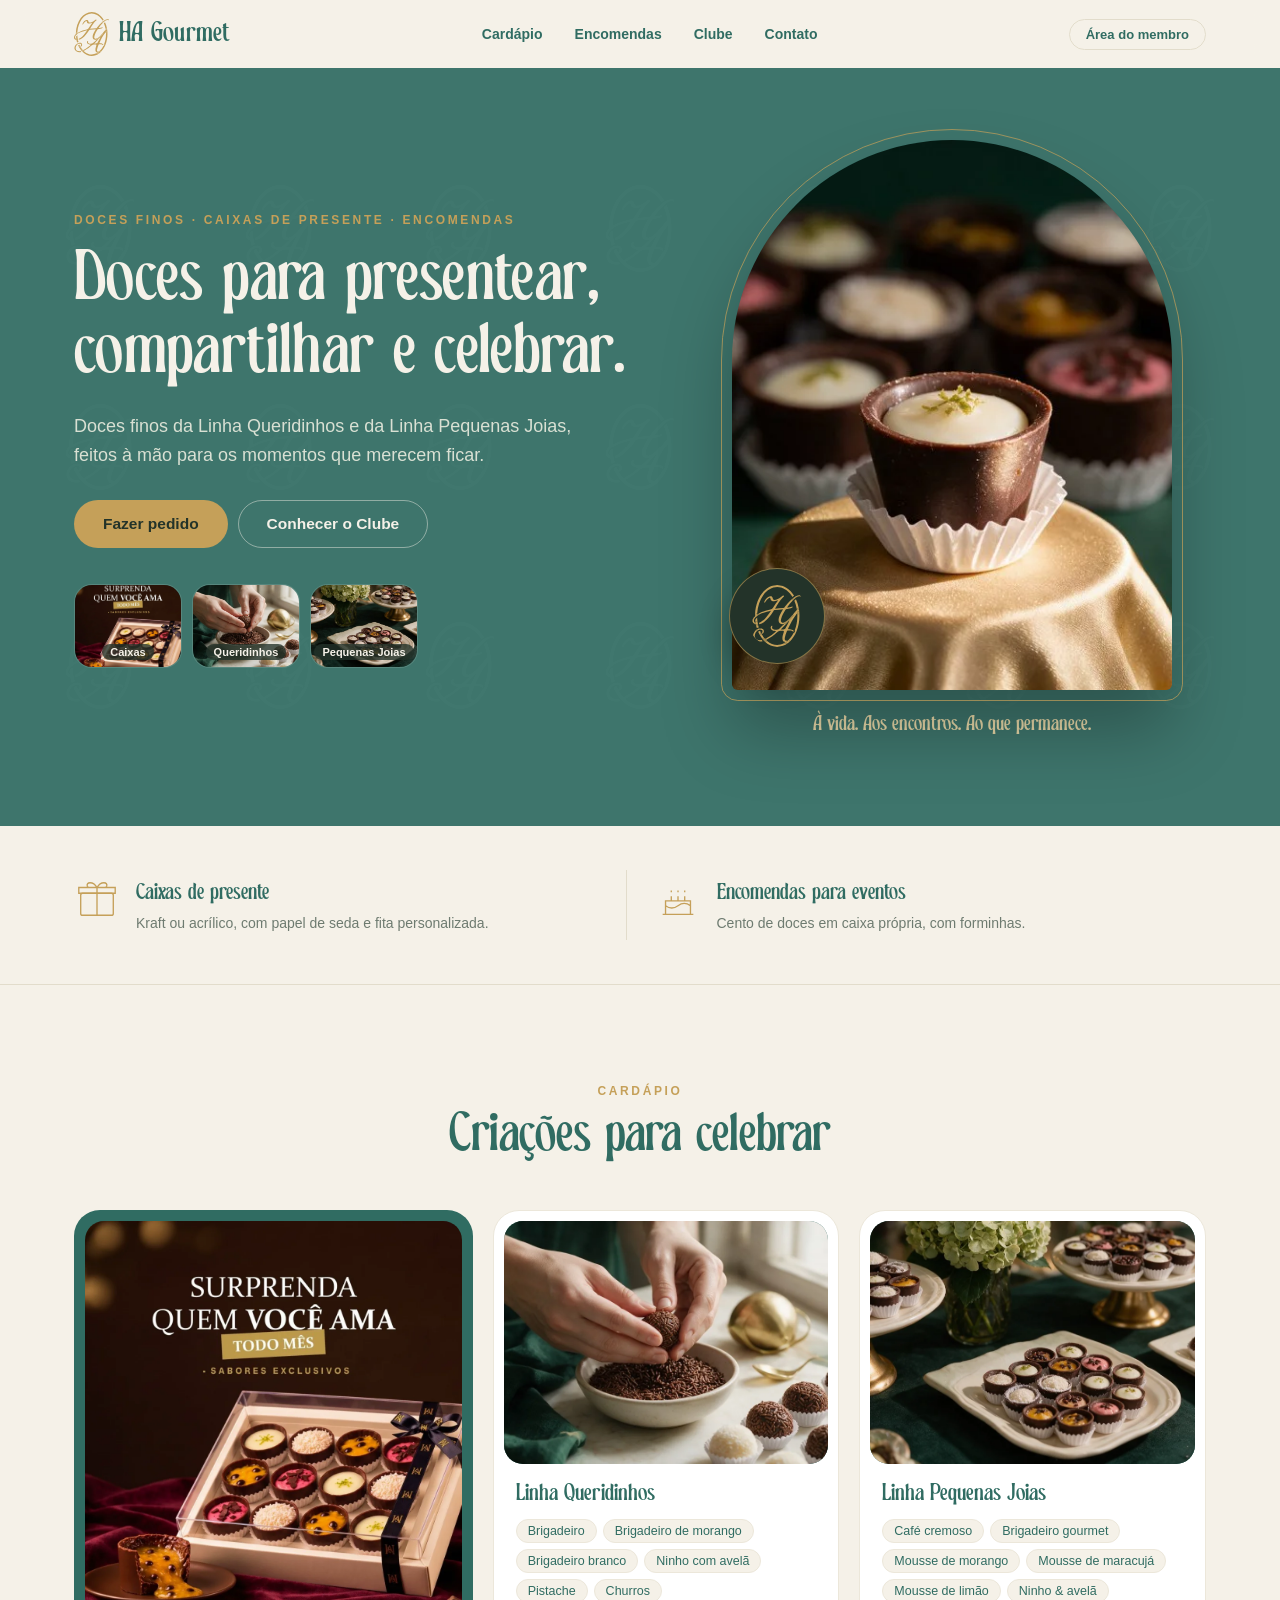
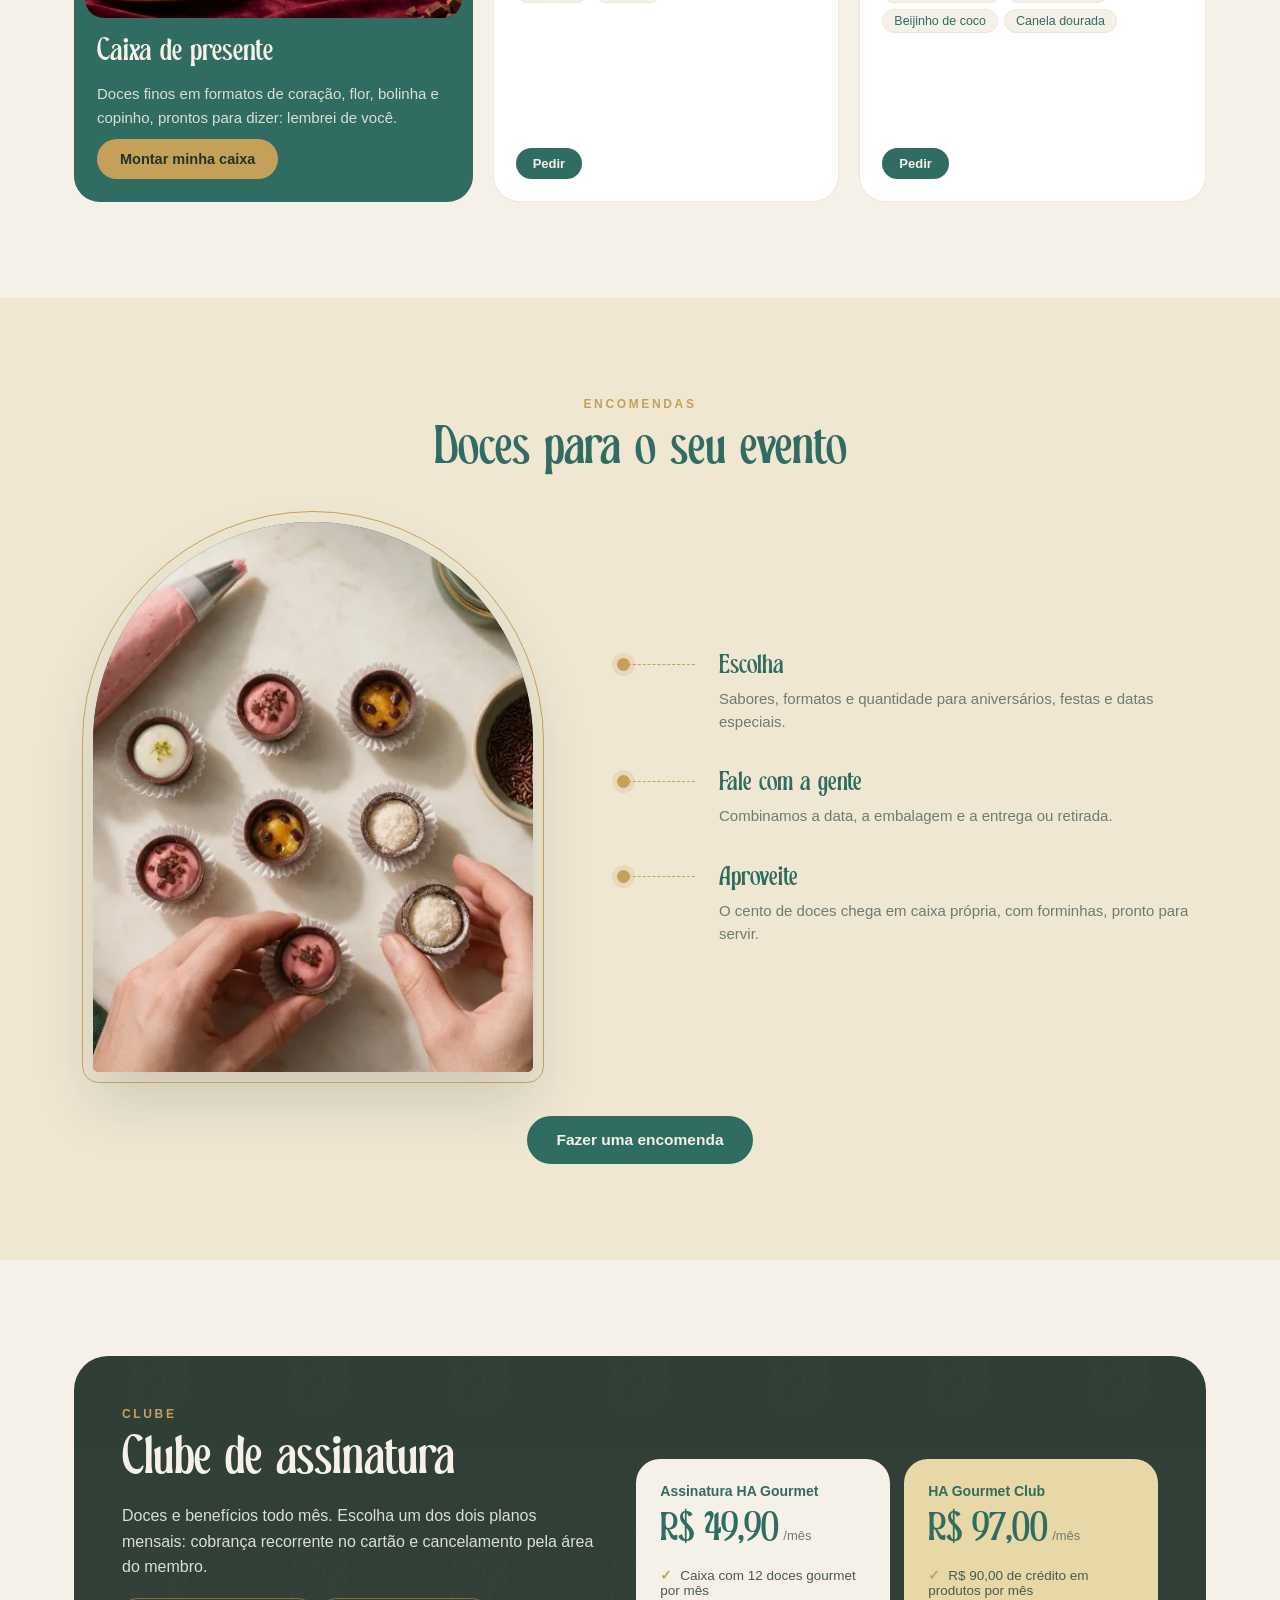
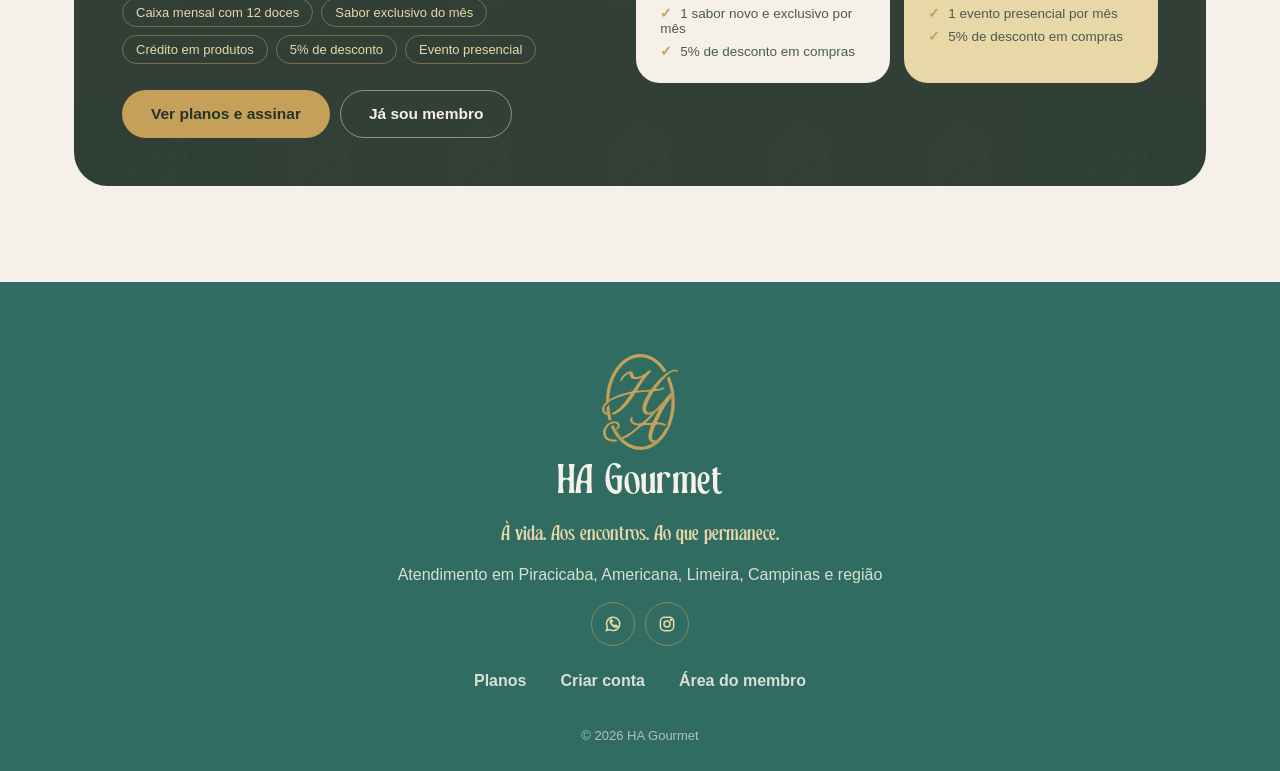
==== commit d0d90105: "LP: nova imagem principal da abertura Co-authored-by: Cursor <cursoragent@cursor.com>" ====
--- a/index.html
+++ b/index.html
@@ -9,7 +9,7 @@
   <meta property="og:type" content="website" />
   <meta property="og:title" content="HA Gourmet" />
   <meta property="og:description" content="Doces para presentear, compartilhar e celebrar. À vida. Aos encontros. Ao que permanece." />
-  <meta property="og:image" content="fotos/hero.webp?v=2" />
+  <meta property="og:image" content="fotos/hero.webp?v=3" />
   <link rel="icon" href="icons/icon-192.png" />
   <link rel="apple-touch-icon" href="icons/icon-192.png" />
   <script>
@@ -64,7 +64,7 @@
           </nav>
         </div>
         <div class="lp-hero-visual">
-          <figure class="lp-arco foto"><img src="fotos/hero.webp?v=2" alt="Bandeja redonda com doces finos HA Gourmet" onerror="this.remove()" /></figure>
+          <figure class="lp-arco foto"><img src="fotos/hero.webp?v=3" alt="Copinho de chocolate com recheio de limão em destaque, com outros doces finos ao fundo" onerror="this.remove()" /></figure>
           <img class="lp-selo" src="marca/monograma-ouro.svg" alt="" aria-hidden="true" />
           <p class="lp-manifesto">À vida. Aos encontros. Ao que permanece.</p>
         </div>
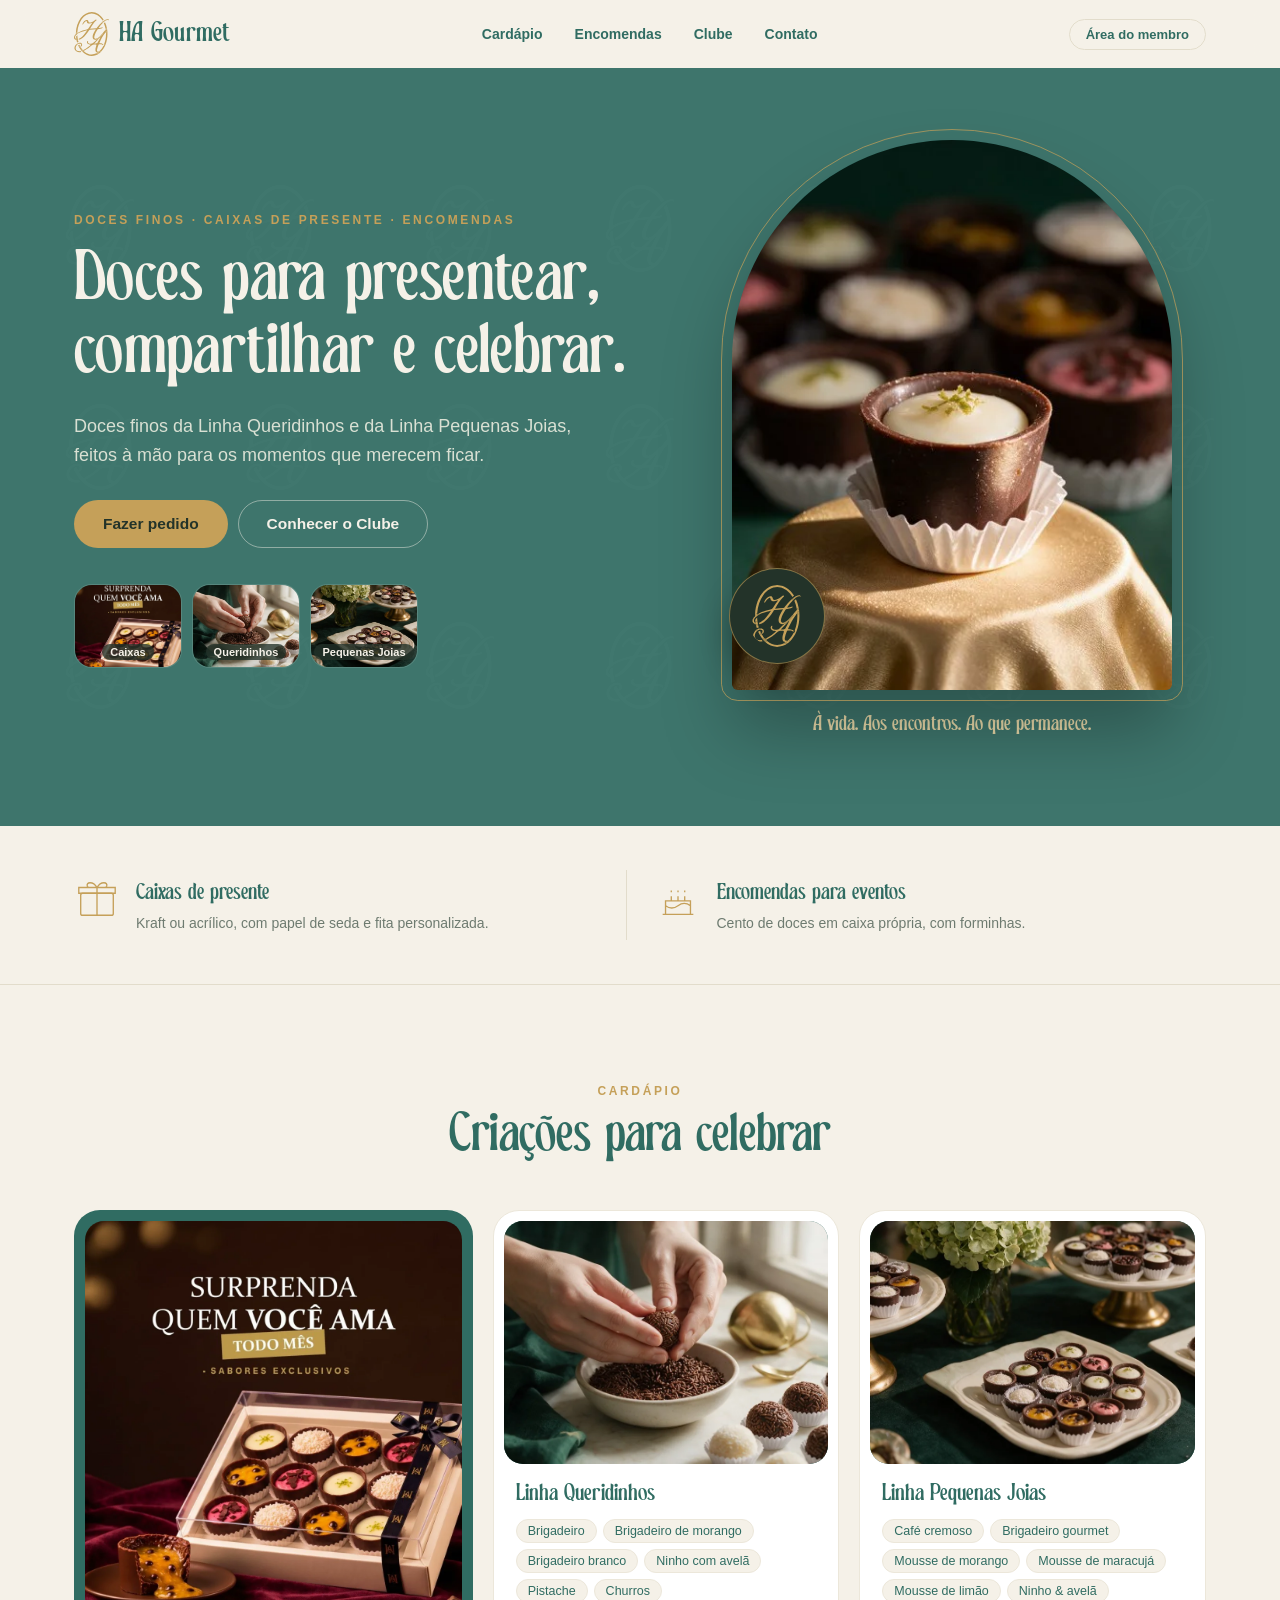
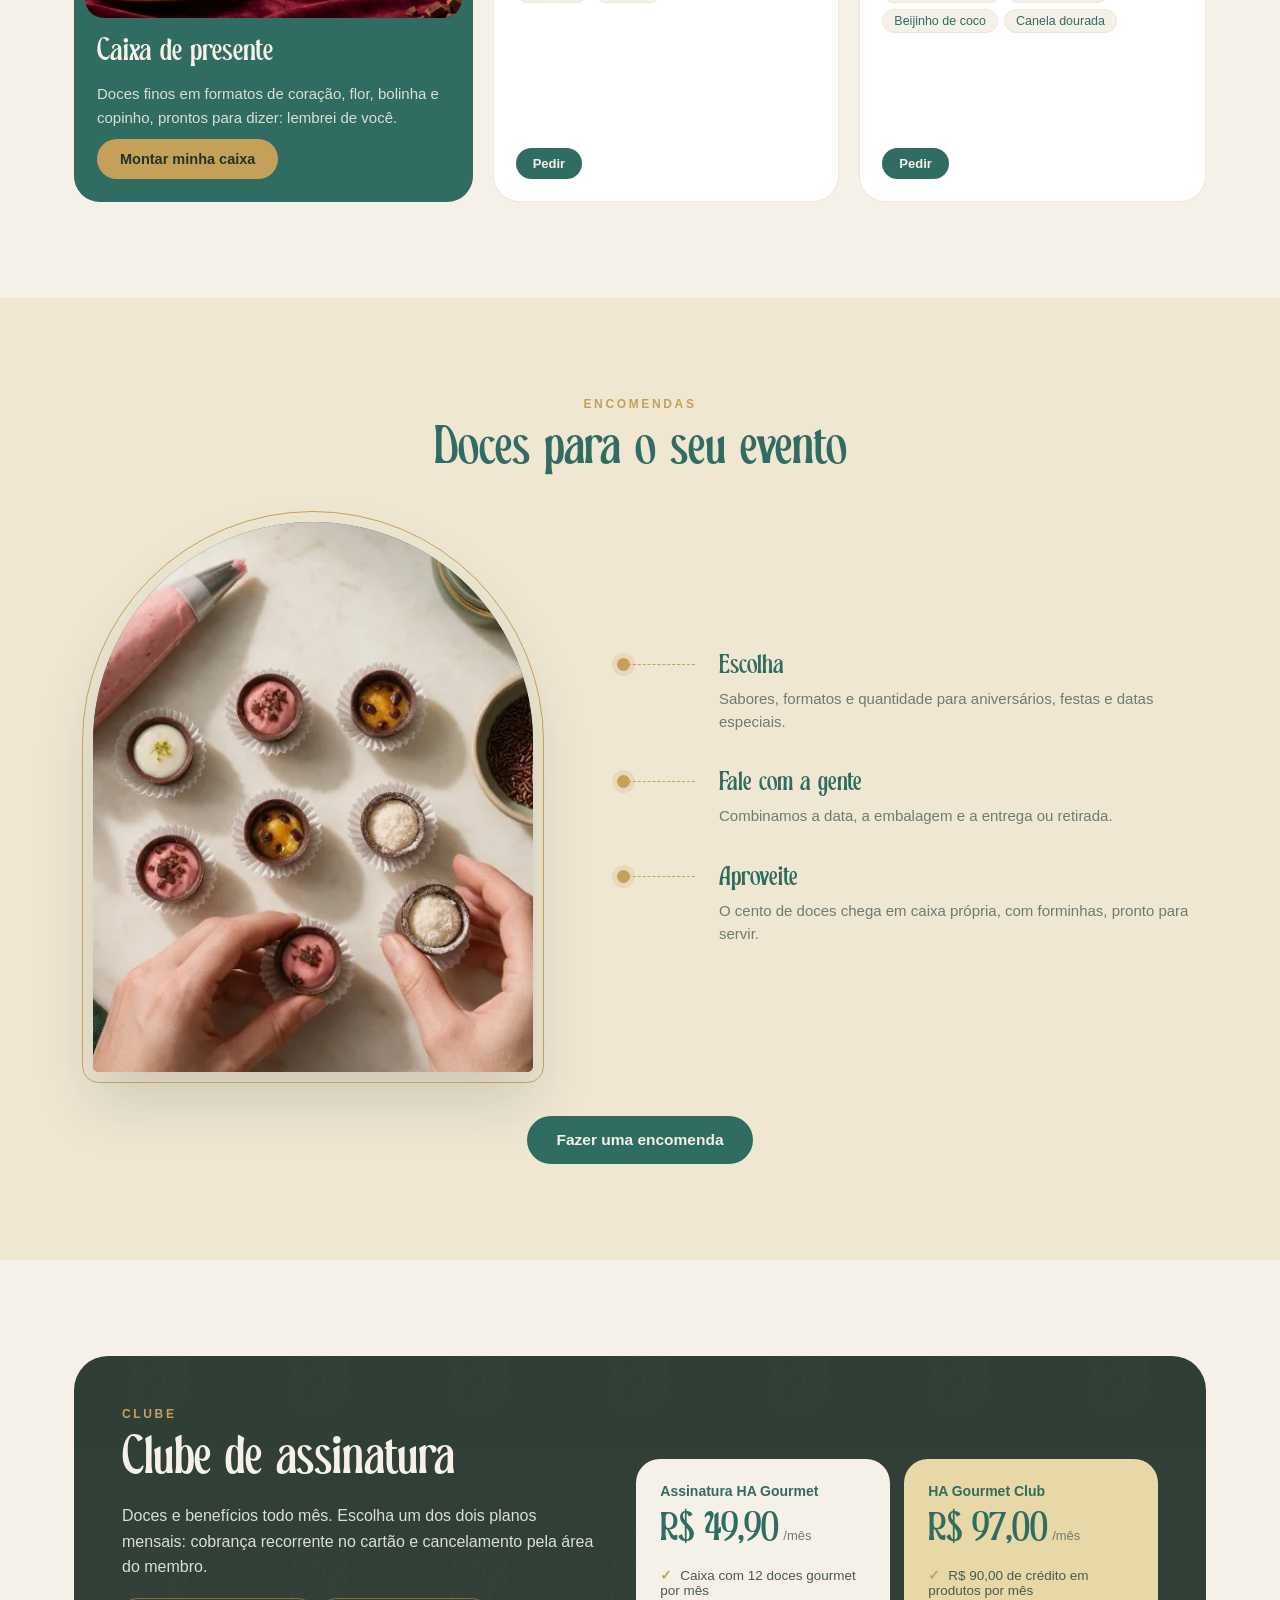
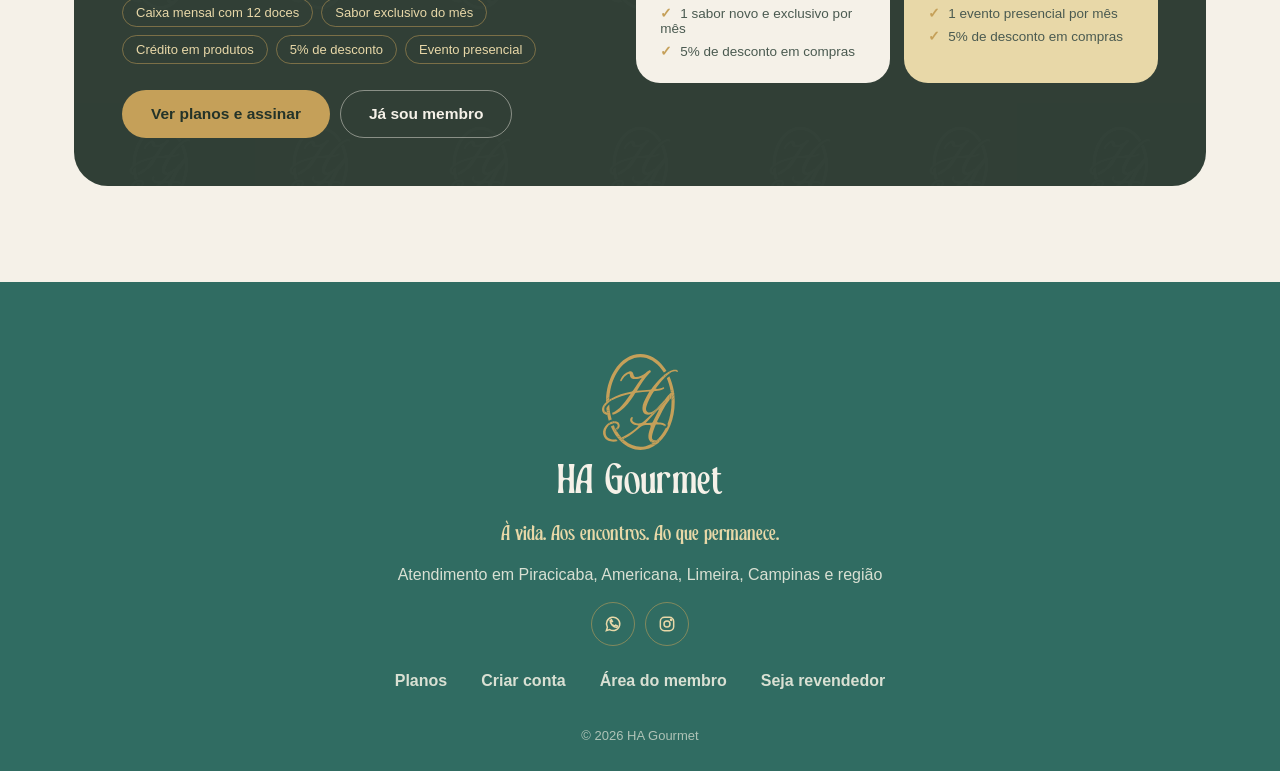
==== commit e246ad93: "Revenda: nome HA Gourmet, sabores atuais e foto sem logo antigo; link Seja revendedor no rodape da L" ====
--- a/index.html
+++ b/index.html
@@ -202,10 +202,11 @@
         <a data-requer="instagram" data-instagram aria-label="Instagram"><svg viewBox="0 0 24 24" fill="none" stroke="currentColor" stroke-width="1.8"><rect x="4" y="4" width="16" height="16" rx="5"/><circle cx="12" cy="12" r="3.6"/><circle cx="17" cy="7" r=".8" fill="currentColor"/></svg></a>
         <a data-requer="ifood" data-ifood aria-label="iFood"><svg viewBox="0 0 24 24" fill="none" stroke="currentColor" stroke-width="1.8"><path d="M6 8h12l-1 12H7zM9 8V6a3 3 0 0 1 6 0v2"/></svg></a>
       </div>
-      <nav class="lp-rodape-links" aria-label="Clube">
+      <nav class="lp-rodape-links" aria-label="Links do site">
         <a href="clube/">Planos</a>
         <a href="cadastro/">Criar conta</a>
         <a href="membros/">Área do membro</a>
+        <a href="revenda/">Seja revendedor</a>
       </nav>
       <p class="lp-copy">© <span id="lpAno"></span> HA Gourmet</p>
     </div>
